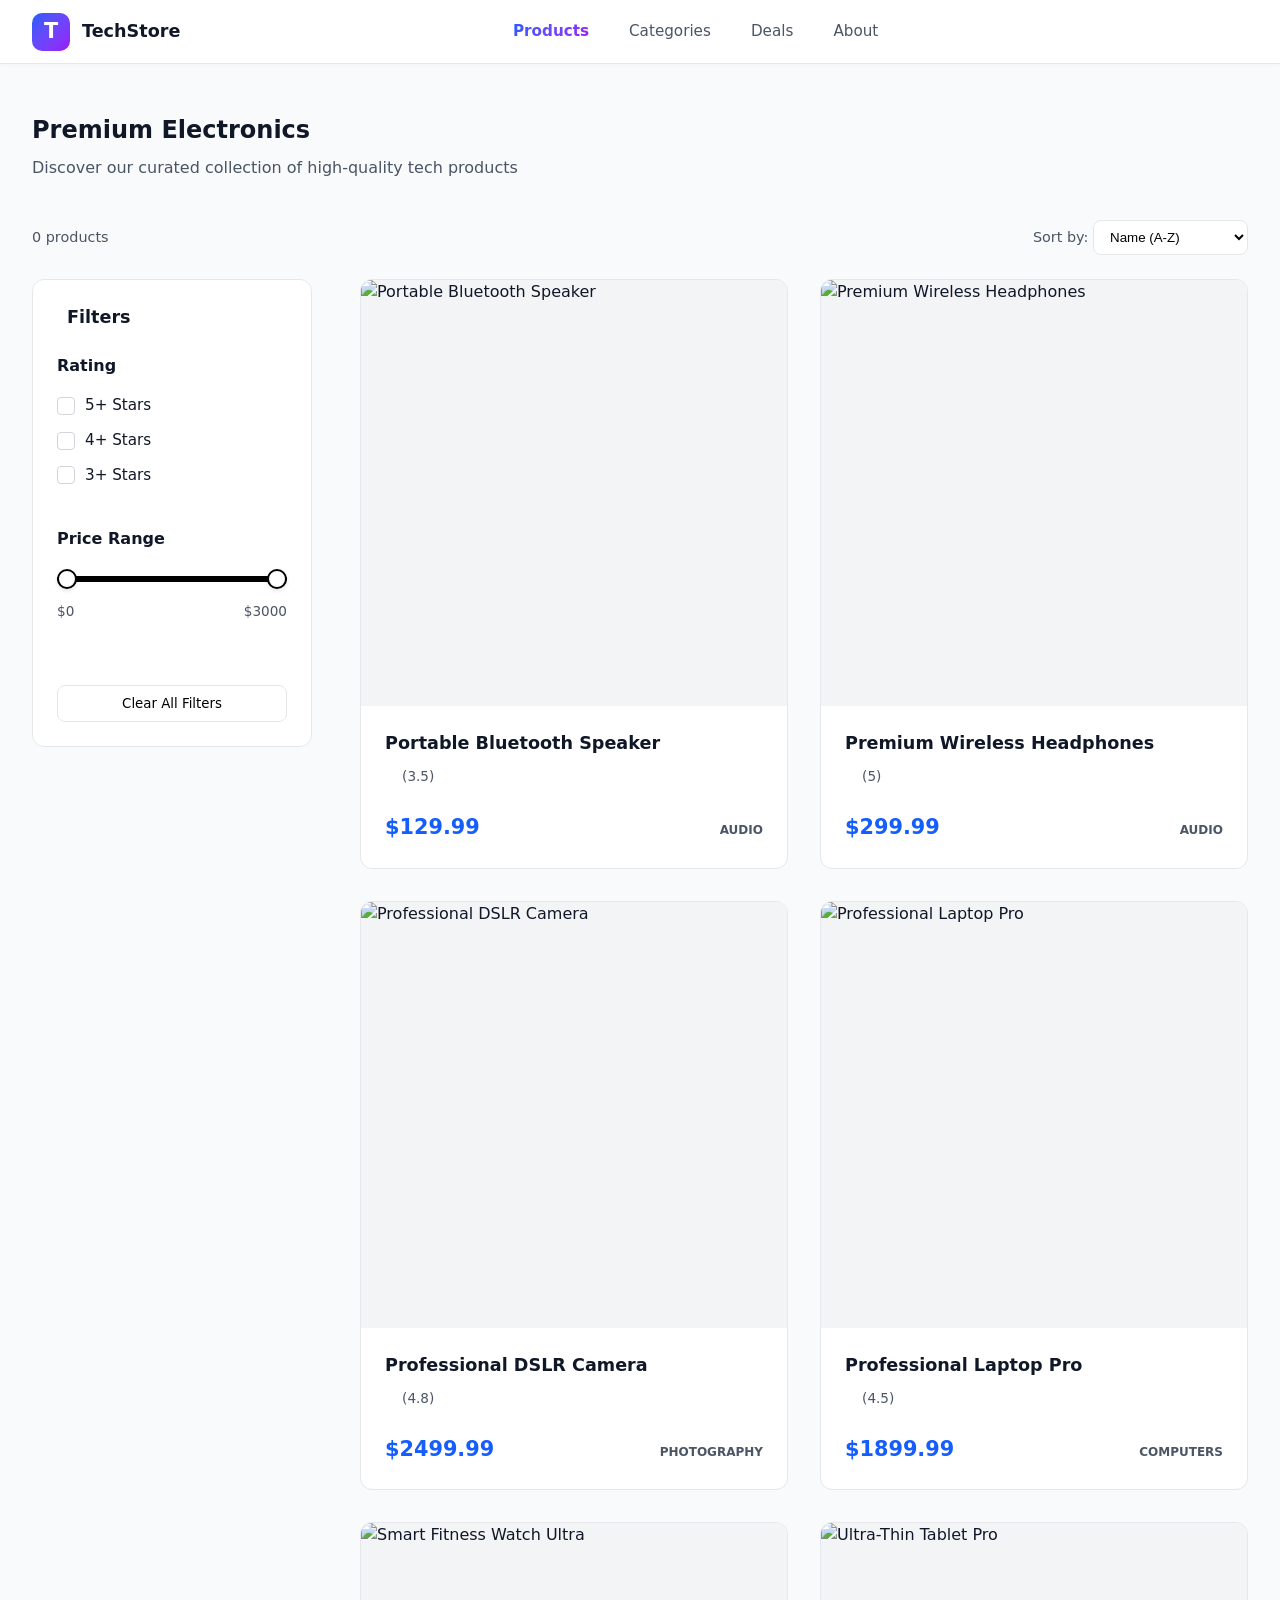
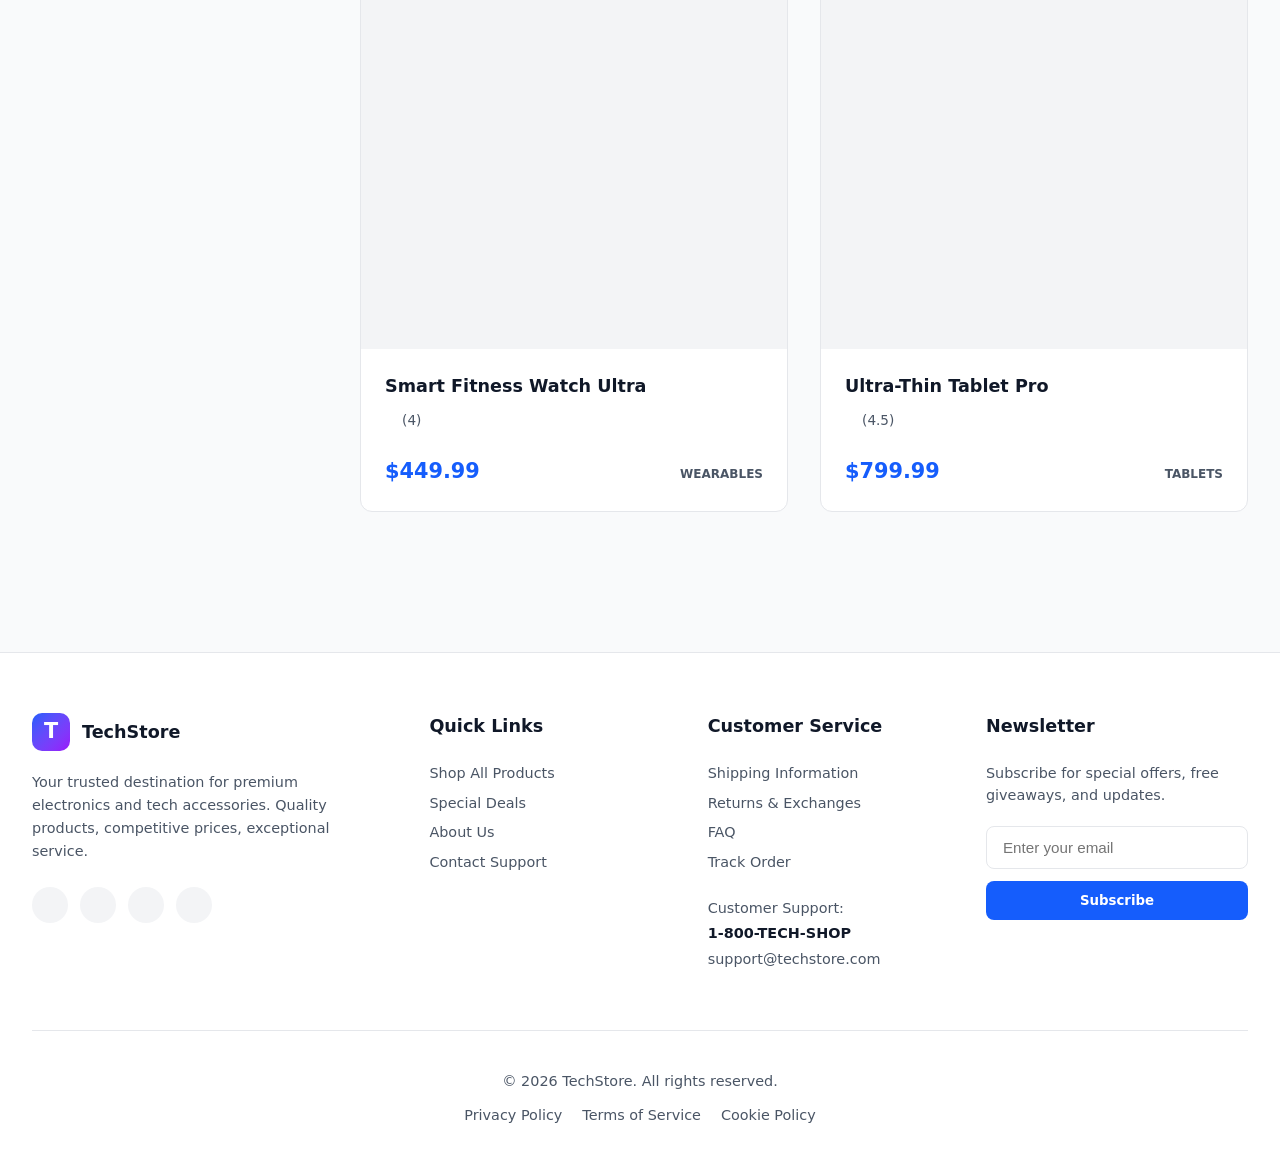
==== index.html @ 7d710721 "style: clean up" ====
<!DOCTYPE html>
<html lang="en">
<head>
    <meta charset="UTF-8">
    <meta name="viewport" content="width=device-width, initial-scale=1.0">
    <title>TechStore | Premium Electronics</title>
    
    <!-- CSS and Icons -->
    <link rel="stylesheet" href="css/style.css">
    <script src="https://unpkg.com/lucide@latest"></script>
    
    <!-- Scripts -->
    <script src="js/doubleslider.js" defer></script>
    <script src="js/productloader.js" defer></script>
</head>
<body>

    <!-- Header -->
    <header class="header">
        <div class="container header-wrap">
            <a href="index.html" class="logo">
                <div class="logo-box">T</div>
                <span>TechStore</span>
            </a>
            
            <nav class="nav">
                <a href="index.html" class="active">Products</a>
                <a href="#">Categories</a>
                <a href="#">Deals</a>
                <a href="#">About</a>
            </nav>

            <div class="actions">
                <button class="icon-btn" aria-label="Search"><i data-lucide="search"></i></button>
                <button class="icon-btn" aria-label="Cart"><i data-lucide="shopping-cart"></i></button>
            </div>
        </div>
    </header>

    <main class="container">
        <!-- Hero Section -->
        <section class="hero">
            <h1>Premium Electronics</h1>
            <p>Discover our curated collection of high-quality tech products</p>
        </section>

        <!-- Toolbar -->
        <div class="toolbar">
            <div class="products-count">0 products</div>
            <div class="sorting">
                <span>Sort by:</span>
                <select class="sort-select" id="sortSelect">
                    <option value="name">Name (A-Z)</option>
                    <option value="low">Price: Low to High</option>
                    <option value="high">Price: High to Low</option>
                </select>
            </div>
        </div>

        <div class="main-content">
            <!-- Sidebar Filters -->
            <aside class="filters">
                <div class="filter-card">
                    <h2 class="filter-title"><i data-lucide="sliders-horizontal"></i> Filters</h2>
                    
                    <div class="filter-group">
                        <h3>Rating</h3>
                        <label class="checkbox-item"><input type="checkbox" class="rating-checkbox" value="5"> 5+ Stars</label>
                        <label class="checkbox-item"><input type="checkbox" class="rating-checkbox" value="4"> 4+ Stars</label>
                        <label class="checkbox-item"><input type="checkbox" class="rating-checkbox" value="3"> 3+ Stars</label>
                    </div>

                    <div class="filter-group">
                        <h3>Price Range</h3>
                        <div class="slider-container">
                            <div class="slider-track"></div>
                            <div id="sliderRange" class="slider-range"></div>
                            <input type="range" min="0" max="3000" value="0" step="50" id="minPrice">
                            <input type="range" min="0" max="3000" value="3000" step="50" id="maxPrice">
                        </div>
                        
                        <div class="price-labels">
                            <span id="minValue">$0</span>
                            <span id="maxValue">$3000</span>
                        </div>
                    </div>

                    <button class="btn-clear" type="button">Clear All Filters</button>
                </div>
            </aside>

            <!-- Product Grid -->
            <section class="product-grid" id="productGrid"></section>
        </div>
    </main>

    <!-- Footer -->
    <footer class="footer">
        <div class="container">
            <div class="footer-top">
                <div class="footer-col footer-brand">
                    <div class="logo">
                        <div class="logo-box">T</div>
                        <span>TechStore</span>
                    </div>
                    <p class="brand-text">
                        Your trusted destination for premium electronics and tech accessories. 
                        Quality products, competitive prices, exceptional service.
                    </p>
                    <div class="social-links">
                        <a href="#" class="social-icon"><i data-lucide="facebook"></i></a>
                        <a href="#" class="social-icon"><i data-lucide="twitter"></i></a>
                        <a href="#" class="social-icon"><i data-lucide="instagram"></i></a>
                        <a href="#" class="social-icon"><i data-lucide="youtube"></i></a>
                    </div>
                </div>

                <div class="footer-col">
                    <h4>Quick Links</h4>
                    <nav class="footer-nav">
                        <a href="#">Shop All Products</a>
                        <a href="#">Special Deals</a>
                        <a href="#">About Us</a>
                        <a href="#">Contact Support</a>
                    </nav>
                </div>

                <div class="footer-col">
                    <h4>Customer Service</h4>
                    <nav class="footer-nav">
                        <a href="#">Shipping Information</a>
                        <a href="#">Returns & Exchanges</a>
                        <a href="#">FAQ</a>
                        <a href="#">Track Order</a>
                    </nav>
                    <div class="support-info">
                        <p>Customer Support:</p>
                        <p class="support-phone">1-800-TECH-SHOP</p>
                        <p class="support-email">support@techstore.com</p>
                    </div>
                </div>

                <div class="footer-col footer-newsletter">
                    <h4>Newsletter</h4>
                    <p class="newsletter-text">Subscribe for special offers, free giveaways, and updates.</p>
                    <form class="news-form">
                        <input type="email" placeholder="Enter your email" required>
                        <button type="submit" class="btn-subscribe">Subscribe</button>
                    </form>
                </div>
            </div>

            <div class="footer-bottom">
                <p class="copyright">© 2026 TechStore. All rights reserved.</p>
                <div class="policy-links">
                    <a href="#">Privacy Policy</a>
                    <a href="#">Terms of Service</a>
                    <a href="#">Cookie Policy</a>
                </div>
            </div>
        </div>
    </footer>

    <script>lucide.createIcons();</script>
</body>
</html>
---- css/style.css ----
/* ==========================================================================
   1. DESIGN TOKENS (Variables)
   ========================================================================== */
:root {
    /* Brand Colors */
    --color-primary: oklch(54.6% .245 262.881);
    --color-primary-dark: oklch(48.8% .243 264.376);
    --color-purple: oklch(55.8% .288 302.321);
    --gradient-brand: linear-gradient(135deg, var(--color-primary), var(--color-purple));

    /* UI Colors */
    --color-gray-50: oklch(98.5% .002 247.839);
    --color-gray-100: oklch(96.7% .003 264.542);
    --color-gray-200: oklch(92.8% .006 264.531);
    --color-gray-600: oklch(44.6% .03 256.802);
    --color-text: oklch(21% .034 264.665);
    
    /* Layout Settings */
    --border: #e5e7eb;
    --radius: 12px;
    --container-max: 1600px;
    --transition: 0.3s ease;
    
    /* Typography Weights */
    --fw-medium: 500;
    --fw-semibold: 600;
    --fw-bold: 700;

    /* Shadows */
    --shadow-sm: 0 2px 4px rgba(0, 0, 0, 0.02);
    --shadow-md: 0 20px 40px -10px rgba(0, 0, 0, 0.1);
}

/* ==========================================================================
   2. BASE STYLES
   ========================================================================== */
* {
    box-sizing: border-box;
    margin: 0;
    padding: 0;
}

body {
    font-family: system-ui, -apple-system, sans-serif;
    background-color: var(--color-gray-50);
    color: var(--color-text);
    line-height: 1.5;
    -webkit-font-smoothing: antialiased;
}

.container {
    width: 100%;
    max-width: var(--container-max);
    margin: 0 auto;
    padding: 0 2rem;
}

a {
    text-decoration: none;
    color: inherit;
    transition: color var(--transition);
}

button {
    font-family: inherit;
    cursor: pointer;
    border: none;
    background: none;
}

/* ==========================================================================
   3. HEADER
   ========================================================================== */
.header {
    background: white;
    border-bottom: 1px solid var(--border);
    box-shadow: var(--shadow-sm);
    height: 64px;
    position: sticky;
    top: 0;
    z-index: 100;
}

.header-wrap {
    display: flex;
    align-items: center;
    justify-content: space-between;
    height: 100%;
}

.logo {
    display: flex;
    align-items: center;
    gap: 12px;
    font-weight: var(--fw-bold);
    font-size: 1.1rem;
}

.logo-box {
    background: var(--gradient-brand);
    color: white;
    width: 38px;
    height: 38px;
    border-radius: 10px;
    display: flex;
    align-items: center;
    justify-content: center;
    font-size: 1.3rem;
}

.nav {
    display: flex;
    gap: 2.5rem;
}

.nav a {
    color: var(--color-gray-600);
    font-weight: var(--fw-medium);
    font-size: 0.95rem;
}

.nav a:hover {
    color: var(--color-primary);
}

.nav a.active {
    background: var(--gradient-brand);
    -webkit-background-clip: text;
    -webkit-text-fill-color: transparent;
    background-clip: text;
    font-weight: var(--fw-bold);
}

.icon-btn {
    color: var(--color-gray-600);
    padding: 8px;
    border-radius: 50%;
    transition: var(--transition);
}

.icon-btn:hover {
    background: var(--color-gray-50);
    color: var(--color-primary);
}

/* ==========================================================================
   4. HERO & TOOLBAR
   ========================================================================== */
.hero {
    padding: 3rem 0 1rem;
}

.hero h1 {
    font-size: 1.5rem;
    margin-bottom: 0.5rem;
}

.hero p {
    color: var(--color-gray-600);
    font-size: 1rem;
}

.toolbar {
    display: flex;
    justify-content: space-between;
    align-items: center;
    padding: 1.5rem 0;
    font-size: 0.9rem;
    color: var(--color-gray-600);
}

.sort-select {
    padding: 8px 12px;
    border-radius: 8px;
    border: 1px solid var(--border);
    background: white;
    outline: none;
}

/* ==========================================================================
   5. MAIN CONTENT & FILTERS
   ========================================================================== */
.main-content {
    display: flex;
    gap: 3rem;
    padding-bottom: 5rem;
    align-items: flex-start;
}

.filters {
    width: 280px;
    flex-shrink: 0;
    position: sticky;
    top: 90px;
}

.filter-card {
    background: white;
    border: 1px solid var(--border);
    border-radius: var(--radius);
    padding: 1.5rem;
}

.filter-title {
    font-size: 1.1rem;
    font-weight: var(--fw-semibold);
    margin-bottom: 1.5rem;
    display: flex;
    align-items: center;
    gap: 10px;
}

.filter-group {
    margin-bottom: 2.5rem;
}

.filter-group h3 {
    font-size: 1rem;
    font-weight: var(--fw-bold);
    margin-bottom: 1rem;
}

/* --- Price Slider UI --- */
.slider-container {
    position: relative;
    width: 100%;
    height: 24px;
    display: flex;
    align-items: center;
}

.slider-track {
    position: absolute;
    width: 100%;
    height: 6px;
    background: var(--color-gray-200);
    border-radius: 10px;
    z-index: 1;
}

.slider-range {
    position: absolute;
    height: 6px;
    background: black;
    border-radius: 10px;
    z-index: 2;
}

.slider-container input[type="range"] {
    position: absolute;
    width: 100%;
    pointer-events: none;
    appearance: none;
    background: none;
    z-index: 3;
    top: 50%;
    transform: translateY(-50%);
}

.slider-container input[type="range"]::-webkit-slider-thumb {
    pointer-events: auto;
    appearance: none;
    width: 20px;
    height: 20px;
    background: white;
    border: 2px solid black;
    border-radius: 50%;
    cursor: pointer;
    box-shadow: 0 2px 4px rgba(0, 0, 0, 0.1);
}

.price-labels {
    display: flex;
    justify-content: space-between;
    margin-top: 10px;
    font-size: 0.85rem;
    color: var(--color-gray-600);
    font-weight: var(--fw-medium);
}

.btn-clear {
    width: 100%;
    padding: 10px;
    background: white;
    border: 1px solid var(--border);
    border-radius: 8px;
    font-weight: var(--fw-medium);
    margin-top: 1.5rem;
    transition: background var(--transition);
}

.btn-clear:hover {
    background: var(--color-gray-50);
}

/* ==========================================================================
   6. PRODUCT GRID & CARDS
   ========================================================================== */
.product-grid {
    display: grid;
    grid-template-columns: repeat(auto-fill, minmax(320px, 1fr));
    gap: 2rem;
    flex-grow: 1;
}

.card {
    background: white;
    border: 1px solid var(--border);
    border-radius: var(--radius);
    overflow: hidden;
    transition: box-shadow var(--transition);
    cursor: pointer;
}

.card:hover {
    box-shadow: var(--shadow-md);
}

.card-img {
    aspect-ratio: 1;
    overflow: hidden;
    background: #f3f4f6;
}

.card-img img {
    width: 100%;
    height: 100%;
    object-fit: cover;
    transition: transform 0.6s cubic-bezier(0.4, 0, 0.2, 1);
}

.card:hover .card-img img {
    transform: scale(1.08);
}

.card-body {
    padding: 1.5rem;
}

.card-title {
    font-size: 1.1rem;
    font-weight: var(--fw-semibold);
    margin-bottom: 0.5rem;
}

.card-footer {
    display: flex;
    justify-content: space-between;
    align-items: baseline;
    margin-top: 1.5rem;
}

.price {
    font-weight: var(--fw-bold);
    color: var(--color-primary);
    font-size: 1.3rem;
}

.category {
    font-size: 0.75rem;
    color: var(--color-gray-600);
    text-transform: uppercase;
    font-weight: var(--fw-semibold);
}

/* ==========================================================================
   7. FOOTER
   ========================================================================== */
.footer {
    background: white;
    border-top: 1px solid var(--border);
    padding: 60px 0 40px;
    margin-top: 60px;
}

.footer-top {
    display: flex;
    justify-content: space-between;
    flex-wrap: wrap;
    gap: 40px;
    margin-bottom: 60px;
}

.footer-col {
    flex: 1;
    min-width: 220px;
}

.footer-col h4 {
    font-size: 1.1rem;
    font-weight: var(--fw-bold);
    margin-bottom: 24px;
}

.footer-nav a {
    display: block;
    color: var(--color-gray-600);
    font-size: 0.9rem;
    margin-bottom: 8px;
}

.footer-nav a:hover {
    color: var(--color-primary);
}

.footer-brand {
    flex: 1.5;
}

.brand-text {
    color: var(--color-gray-600);
    font-size: 0.9rem;
    line-height: 1.6;
    margin: 20px 0 24px;
    max-width: 320px;
}

.social-links {
    display: flex;
    gap: 12px;
}

.social-icon {
    width: 36px;
    height: 36px;
    background: var(--color-gray-100);
    color: var(--color-gray-600);
    border-radius: 50%;
    display: flex;
    align-items: center;
    justify-content: center;
    transition: all var(--transition);
}

.social-icon:hover {
    background: var(--color-primary);
    color: white;
}

.support-info {
    margin-top: 24px;
    font-size: 0.9rem;
    color: var(--color-gray-600);
}

.support-phone {
    font-weight: var(--fw-bold);
    color: var(--color-text);
    margin: 4px 0;
}

.footer-newsletter {
    flex: 1.1;
}

.newsletter-text {
    font-size: 0.9rem;
    color: var(--color-gray-600);
    margin-bottom: 20px;
}

.news-form {
    display: flex;
    flex-direction: column;
    gap: 12px;
}

.news-form input {
    padding: 12px 16px;
    border-radius: 8px;
    border: 1px solid var(--border);
    font-size: 0.95rem;
    outline: none;
}

.news-form button {
    background: var(--color-primary);
    color: white;
    padding: 12px;
    border-radius: 8px;
    font-weight: var(--fw-semibold);
    transition: background var(--transition);
}

.news-form button:hover {
    background: var(--color-primary-dark);
}

.footer-bottom {
    border-top: 1px solid var(--border);
    padding-top: 40px;
    text-align: center;
}

.copyright {
    color: var(--color-gray-600);
    font-size: 0.9rem;
    margin-bottom: 12px;
}

.policy-links {
    display: flex;
    justify-content: center;
    gap: 20px;
}

.policy-links a {
    color: var(--color-gray-600);
    font-size: 0.9rem;
}

.policy-links a:hover {
    color: var(--color-primary);
}

/* ==========================================================================
   8. UI COMPONENTS (Stars & Checkboxes)
   ========================================================================== */
.stars {
    display: inline-flex;
    gap: 2px;
    align-items: center;
}

.stars svg {
    width: 16px;
    height: 16px;
    stroke: #facc15;
    stroke-width: 2px;
}

.stars svg.fill-current {
    fill: #facc15;
}

.stars svg.empty {
    stroke: #e5e7eb;
    fill: none;
}

.rating-val {
    color: var(--color-gray-600);
    font-size: 0.85rem;
    margin-left: 4px;
}

.checkbox-item {
    display: flex;
    align-items: center;
    gap: 10px;
    margin-bottom: 0.75rem;
    font-size: 0.95rem;
    cursor: pointer;
}

.rating-checkbox {
    appearance: none;
    -webkit-appearance: none;
    width: 18px;
    height: 18px;
    background-color: white;
    border: 1px solid #d1d5db;
    border-radius: 4px;
    display: grid;
    place-content: center;
    cursor: pointer;
    transition: 0.2s all;
}

.rating-checkbox:checked {
    background-color: var(--color-text);
    border-color: var(--color-text);
}

.rating-checkbox::before {
    content: "";
    width: 5px;
    height: 10px;
    border: solid white;
    border-width: 0 2px 2px 0;
    transform: scale(0) rotate(45deg);
    transition: 120ms;
    
    margin-bottom: 2px; 
}

.rating-checkbox:checked::before {
    transform: scale(1) rotate(45deg);
}

/* ==========================================================================
   9. RESPONSIVE
   ========================================================================== */
@media (max-width: 768px) {
    .main-content {
        flex-direction: column;
    }
    .filters {
        width: 100%;
        position: static;
    }
    .nav {
        display: none;
    }
    .footer-top {
        flex-direction: column;
    }
}
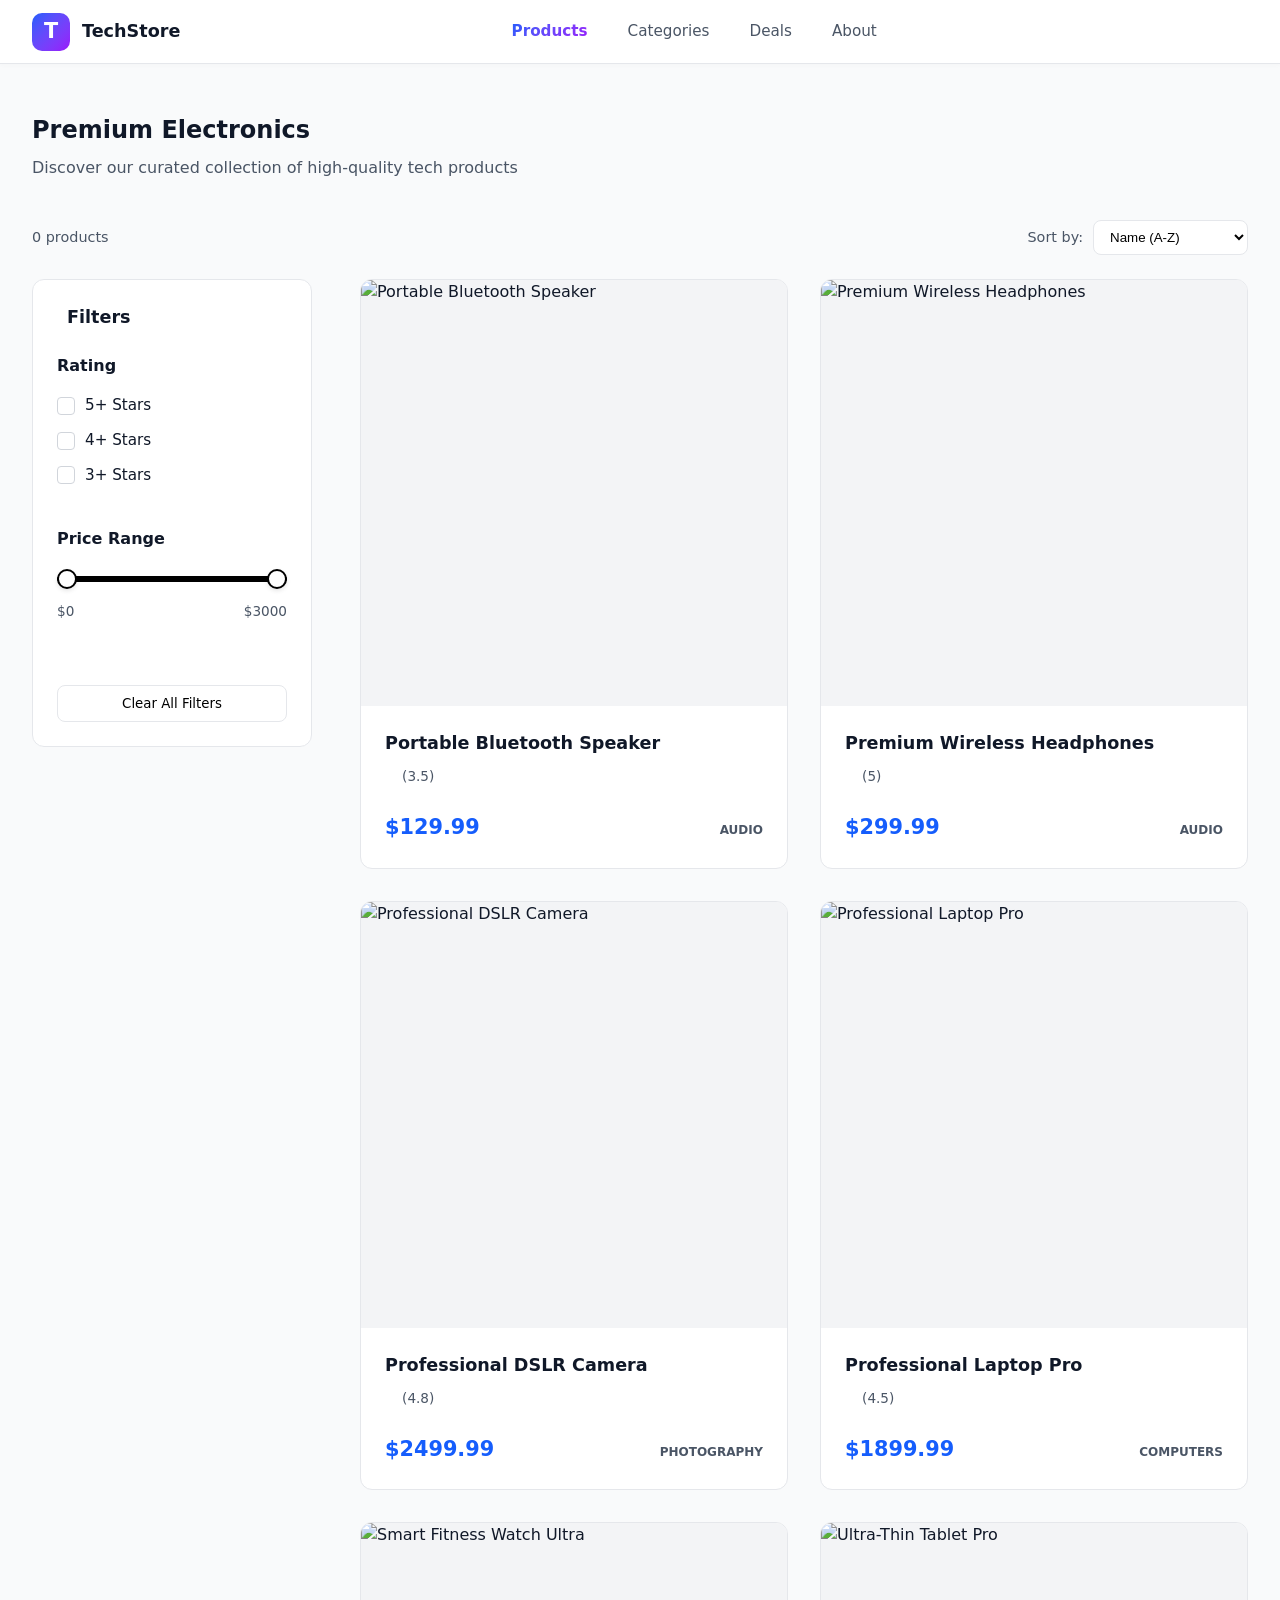
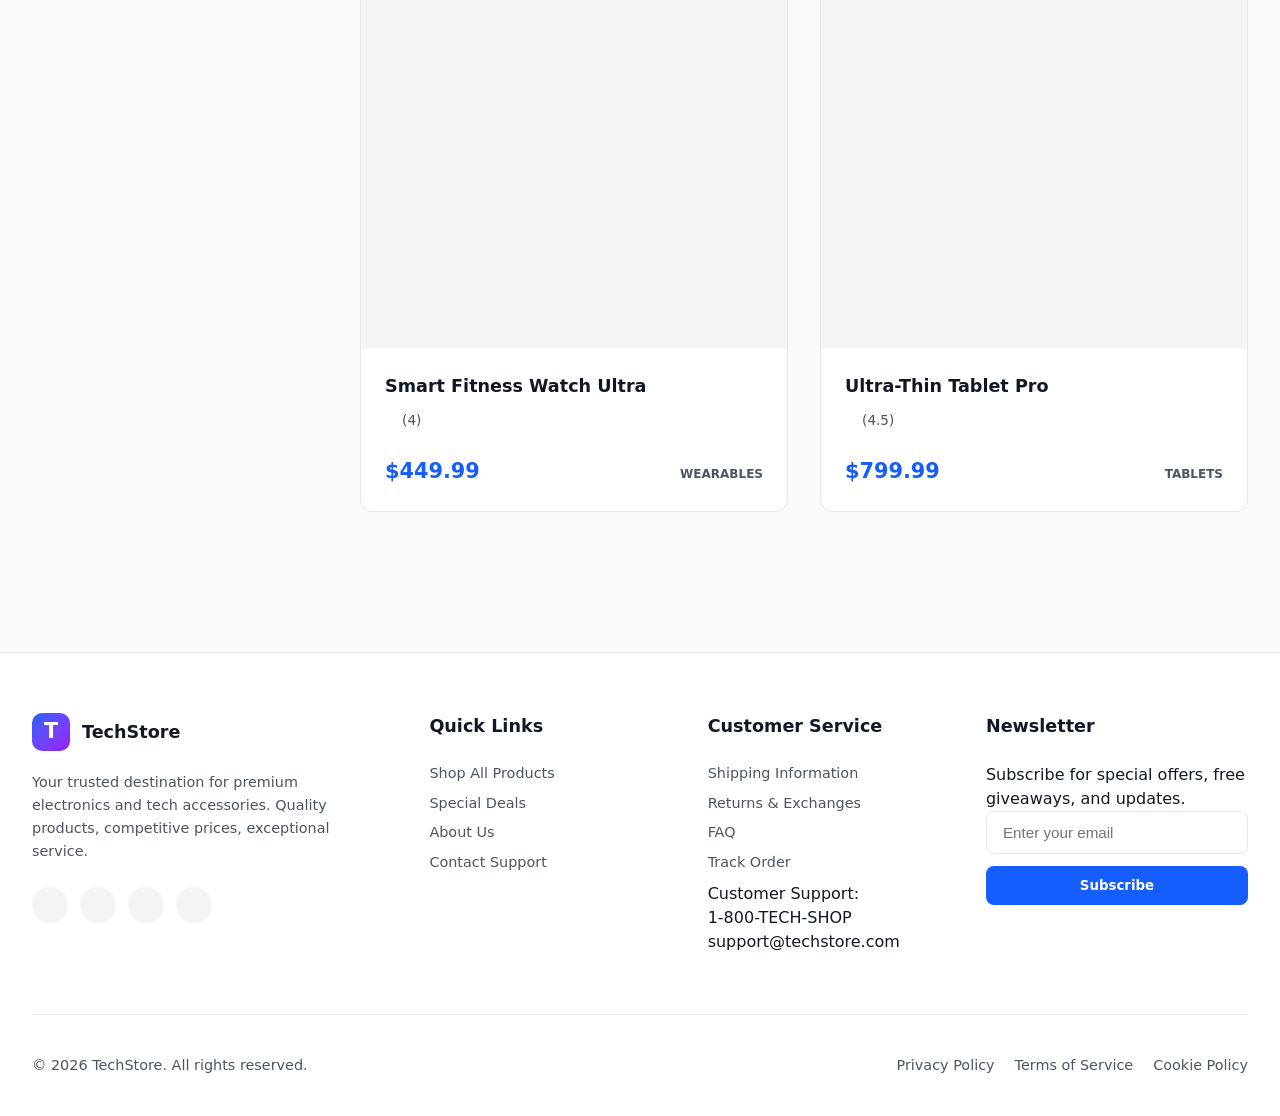
==== commit 36d29698: "feat: responsive layout" ====
--- a/index.html
+++ b/index.html
@@ -12,6 +12,7 @@
     <!-- Scripts -->
     <script src="js/doubleslider.js" defer></script>
     <script src="js/productloader.js" defer></script>
+    <script src="js/ui.js" defer></script>
 </head>
 <body>
 
@@ -20,10 +21,10 @@
         <div class="container header-wrap">
             <a href="index.html" class="logo">
                 <div class="logo-box">T</div>
-                <span>TechStore</span>
+                <span class="logo-text">TechStore</span>
             </a>
             
-            <nav class="nav">
+            <nav class="nav" id="navMenu">
                 <a href="index.html" class="active">Products</a>
                 <a href="#">Categories</a>
                 <a href="#">Deals</a>
@@ -33,6 +34,9 @@
             <div class="actions">
                 <button class="icon-btn" aria-label="Search"><i data-lucide="search"></i></button>
                 <button class="icon-btn" aria-label="Cart"><i data-lucide="shopping-cart"></i></button>
+                <button class="icon-btn burger-btn" id="burgerBtn">
+                    <i data-lucide="menu"></i>
+                </button>
             </div>
         </div>
     </header>
@@ -46,7 +50,13 @@
 
         <!-- Toolbar -->
         <div class="toolbar">
-            <div class="products-count">0 products</div>
+            <div class="toolbar-left-group">
+                <button class="filter-mobile-btn" id="filterOpenBtn">
+                    <i data-lucide="sliders-horizontal"></i> Filters
+                </button>
+                <div class="products-count">0 products</div>
+            </div>
+            
             <div class="sorting">
                 <span>Sort by:</span>
                 <select class="sort-select" id="sortSelect">
@@ -59,9 +69,14 @@
 
         <div class="main-content">
             <!-- Sidebar Filters -->
-            <aside class="filters">
+            <aside class="filters" id="sidebarFilters">
                 <div class="filter-card">
-                    <h2 class="filter-title"><i data-lucide="sliders-horizontal"></i> Filters</h2>
+                    <div class="filter-header-mobile">
+                        <h2 class="filter-title"><i data-lucide="sliders-horizontal"></i> Filters</h2>
+                        <button class="filter-close-btn" id="filterCloseBtn">
+                            <i data-lucide="x"></i>
+                        </button>
+                    </div>
                     
                     <div class="filter-group">
                         <h3>Rating</h3>
@@ -160,7 +175,5 @@
             </div>
         </div>
     </footer>
-
-    <script>lucide.createIcons();</script>
 </body>
 </html>
--- a/css/style.css
+++ b/css/style.css
@@ -1,32 +1,23 @@
 /* ==========================================================================
-   1. DESIGN TOKENS (Variables)
+   1. DESIGN TOKENS
    ========================================================================== */
 :root {
-    /* Brand Colors */
     --color-primary: oklch(54.6% .245 262.881);
     --color-primary-dark: oklch(48.8% .243 264.376);
     --color-purple: oklch(55.8% .288 302.321);
     --gradient-brand: linear-gradient(135deg, var(--color-primary), var(--color-purple));
-
-    /* UI Colors */
     --color-gray-50: oklch(98.5% .002 247.839);
     --color-gray-100: oklch(96.7% .003 264.542);
     --color-gray-200: oklch(92.8% .006 264.531);
     --color-gray-600: oklch(44.6% .03 256.802);
     --color-text: oklch(21% .034 264.665);
-    
-    /* Layout Settings */
     --border: #e5e7eb;
     --radius: 12px;
     --container-max: 1600px;
     --transition: 0.3s ease;
-    
-    /* Typography Weights */
     --fw-medium: 500;
     --fw-semibold: 600;
     --fw-bold: 700;
-
-    /* Shadows */
     --shadow-sm: 0 2px 4px rgba(0, 0, 0, 0.02);
     --shadow-md: 0 20px 40px -10px rgba(0, 0, 0, 0.1);
 }
@@ -78,7 +69,7 @@
     height: 64px;
     position: sticky;
     top: 0;
-    z-index: 100;
+    z-index: 1000;
 }
 
 .header-wrap {
@@ -131,6 +122,13 @@
     font-weight: var(--fw-bold);
 }
 
+.actions {
+    display: flex;
+    align-items: center;
+    gap: 8px;
+    flex-wrap: nowrap; /* Гарантирует одну строку */
+}
+
 .icon-btn {
     color: var(--color-gray-600);
     padding: 8px;
@@ -143,6 +141,10 @@
     color: var(--color-primary);
 }
 
+.burger-btn {
+    display: none;
+}
+
 /* ==========================================================================
    4. HERO & TOOLBAR
    ========================================================================== */
@@ -167,6 +169,30 @@
     padding: 1.5rem 0;
     font-size: 0.9rem;
     color: var(--color-gray-600);
+}
+
+.toolbar-left-group {
+    display: flex;
+    align-items: center;
+    gap: 1.5rem;
+}
+
+.filter-mobile-btn {
+    display: none;
+    align-items: center;
+    gap: 8px;
+    padding: 8px 16px;
+    border: 1px solid var(--border);
+    border-radius: 8px;
+    background: white;
+    font-weight: var(--fw-medium);
+    color: var(--color-text);
+}
+
+.sorting {
+    display: flex;
+    align-items: center;
+    gap: 10px;
 }
 
 .sort-select {
@@ -178,7 +204,7 @@
 }
 
 /* ==========================================================================
-   5. MAIN CONTENT & FILTERS
+   5. FILTERS (Desktop)
    ========================================================================== */
 .main-content {
     display: flex;
@@ -201,6 +227,14 @@
     padding: 1.5rem;
 }
 
+.filter-header-mobile {
+    display: block;
+}
+
+.filter-close-btn {
+    display: none;
+}
+
 .filter-title {
     font-size: 1.1rem;
     font-weight: var(--fw-semibold);
@@ -220,7 +254,7 @@
     margin-bottom: 1rem;
 }
 
-/* --- Price Slider UI --- */
+/* Slider UI */
 .slider-container {
     position: relative;
     width: 100%;
@@ -374,16 +408,10 @@
 }
 
 .footer-top {
-    display: flex;
-    justify-content: space-between;
-    flex-wrap: wrap;
+    display: grid;
+    grid-template-columns: 1.5fr 1fr 1fr 1.1fr;
     gap: 40px;
     margin-bottom: 60px;
-}
-
-.footer-col {
-    flex: 1;
-    min-width: 220px;
 }
 
 .footer-col h4 {
@@ -403,10 +431,6 @@
     color: var(--color-primary);
 }
 
-.footer-brand {
-    flex: 1.5;
-}
-
 .brand-text {
     color: var(--color-gray-600);
     font-size: 0.9rem;
@@ -435,28 +459,6 @@
 .social-icon:hover {
     background: var(--color-primary);
     color: white;
-}
-
-.support-info {
-    margin-top: 24px;
-    font-size: 0.9rem;
-    color: var(--color-gray-600);
-}
-
-.support-phone {
-    font-weight: var(--fw-bold);
-    color: var(--color-text);
-    margin: 4px 0;
-}
-
-.footer-newsletter {
-    flex: 1.1;
-}
-
-.newsletter-text {
-    font-size: 0.9rem;
-    color: var(--color-gray-600);
-    margin-bottom: 20px;
 }
 
 .news-form {
@@ -482,35 +484,27 @@
     transition: background var(--transition);
 }
 
-.news-form button:hover {
-    background: var(--color-primary-dark);
-}
-
 .footer-bottom {
     border-top: 1px solid var(--border);
     padding-top: 40px;
-    text-align: center;
+    display: flex;
+    justify-content: space-between;
+    align-items: center;
 }
 
 .copyright {
     color: var(--color-gray-600);
     font-size: 0.9rem;
-    margin-bottom: 12px;
 }
 
 .policy-links {
     display: flex;
-    justify-content: center;
     gap: 20px;
 }
 
 .policy-links a {
     color: var(--color-gray-600);
     font-size: 0.9rem;
-}
-
-.policy-links a:hover {
-    color: var(--color-primary);
 }
 
 /* ==========================================================================
@@ -580,7 +574,6 @@
     border-width: 0 2px 2px 0;
     transform: scale(0) rotate(45deg);
     transition: 120ms;
-    
     margin-bottom: 2px; 
 }
 
@@ -589,20 +582,124 @@
 }
 
 /* ==========================================================================
-   9. RESPONSIVE
-   ========================================================================== */
-@media (max-width: 768px) {
+   9. SCALABILITY (Responsive Logic)
+   ========================================================================== */
+
+/* MEDIUM SCREENS */
+@media (max-width: 1024px) {
+    .burger-btn {
+        display: flex;
+    }
+
+    .nav {
+        display: none;
+        position: absolute;
+        top: 64px;
+        left: 0;
+        width: 100%;
+        background: white;
+        flex-direction: column;
+        padding: 1.5rem 2rem;
+        gap: 1rem;
+        border-bottom: 1px solid var(--border);
+        box-shadow: var(--shadow-md);
+        z-index: 100;
+    }
+
+    .nav.active {
+        display: flex;
+    }
+
+    .filter-mobile-btn {
+        display: flex;
+    }
+
+    /* Modal Filters */
+    .filters {
+        display: none;
+        position: fixed;
+        top: 0;
+        left: 0;
+        width: 50%;
+        height: 100%;
+        background: white;
+        z-index: 2000;
+        padding: 1.5rem;
+        box-shadow: 10px 0 30px rgba(0,0,0,0.1);
+        overflow-y: auto;
+    }
+
+    .filters.active {
+        display: block;
+    }
+
+    .filter-card {
+        border: none;
+        padding: 0;
+    }
+
+    .filter-header-mobile {
+        display: flex;
+        justify-content: space-between;
+        align-items: center;
+        margin-bottom: 1.5rem;
+    }
+
+    .filter-close-btn {
+        display: flex;
+    }
+
     .main-content {
         flex-direction: column;
     }
-    .filters {
+
+    .product-grid {
+        grid-template-columns: repeat(2, 1fr);
+    }
+
+    /* Footer 2 columns 2 rows */
+    .footer-top {
+        grid-template-columns: repeat(2, 1fr);
+    }
+}
+
+/* SMALL SCREENS */
+@media (max-width: 640px) {
+    .logo-text {
+        display: none;
+    }
+
+    .toolbar {
+        flex-direction: column;
+        align-items: flex-start;
+        gap: 1rem;
+    }
+
+    .toolbar-left-group {
         width: 100%;
-        position: static;
-    }
-    .nav {
-        display: none;
-    }
+        justify-content: flex-start;
+    }
+
+    .sort-select {
+        width: auto;
+    }
+
+    .product-grid {
+        grid-template-columns: 1fr;
+    }
+
+    /* Footer full vertical */
     .footer-top {
+        grid-template-columns: 1fr;
+    }
+
+    .footer-bottom {
         flex-direction: column;
+        gap: 20px;
+        text-align: center;
+    }
+
+    .policy-links {
+        justify-content: center;
     }
 }
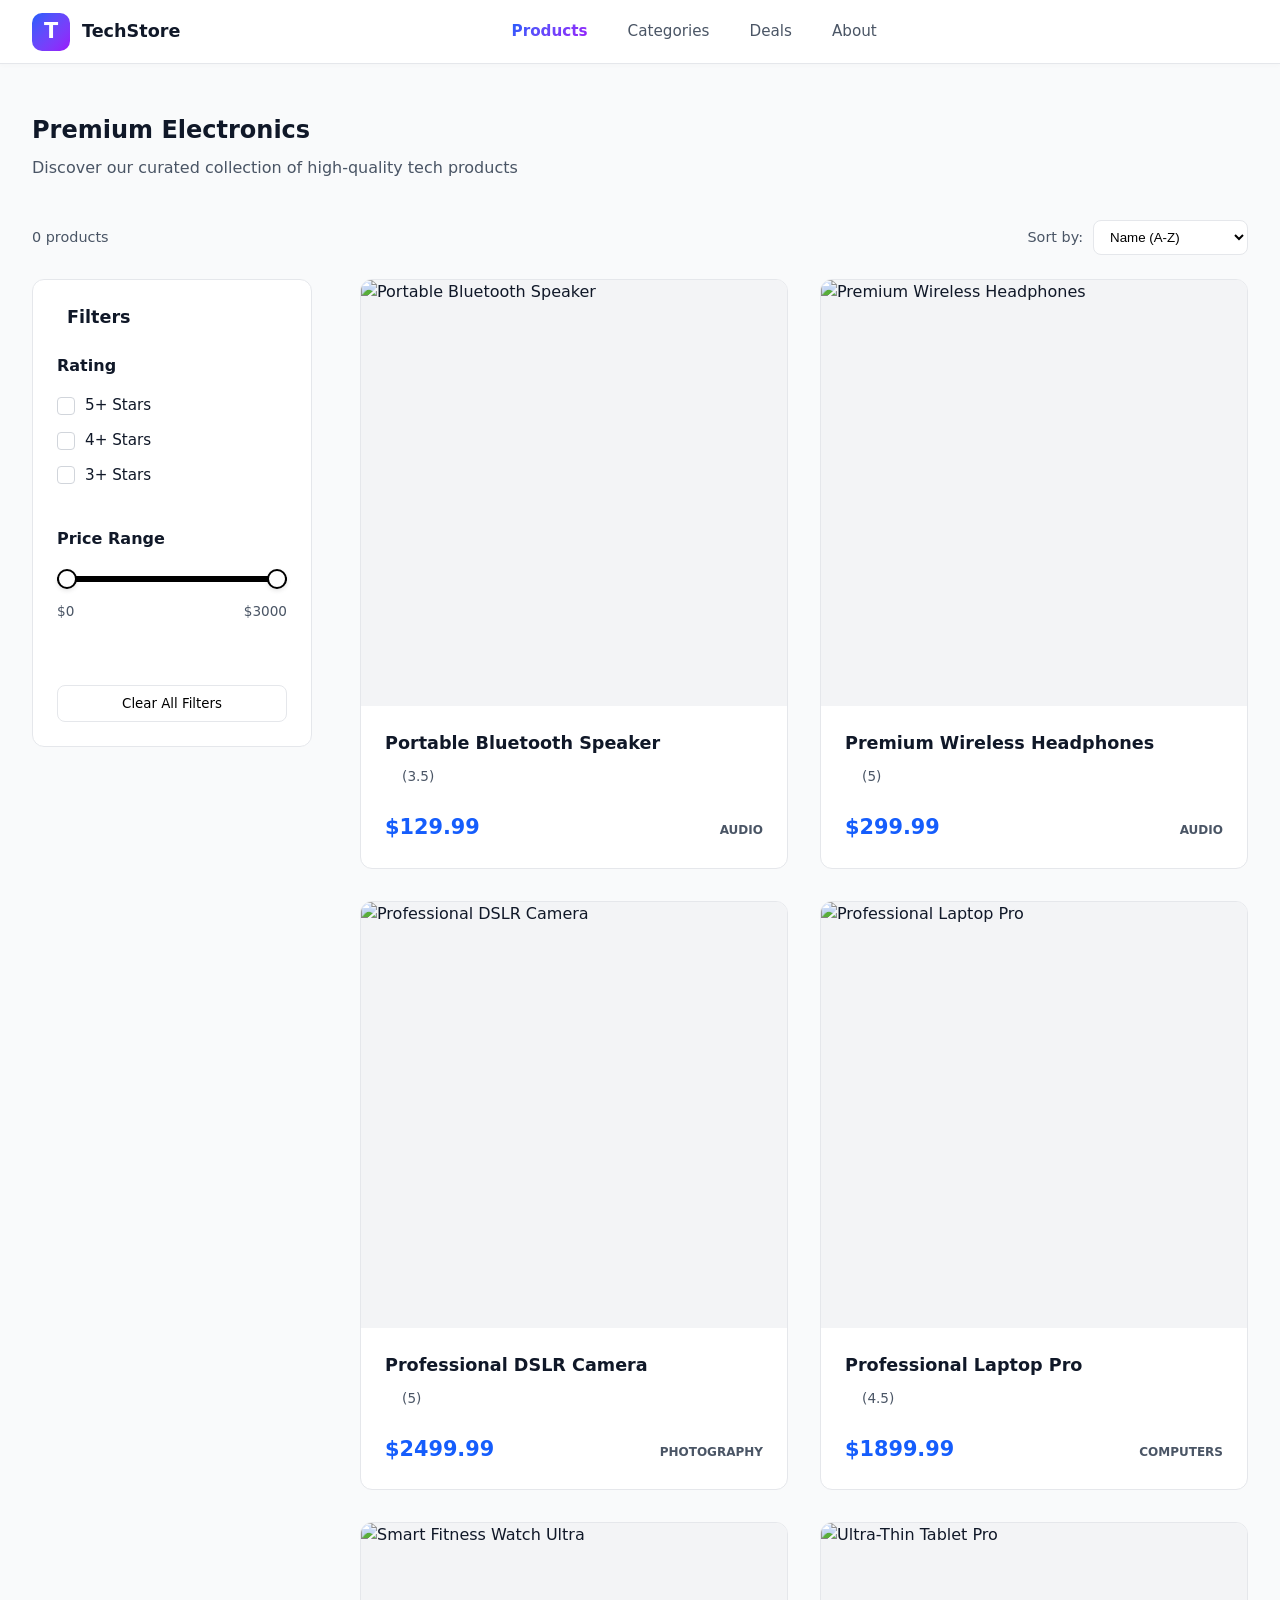
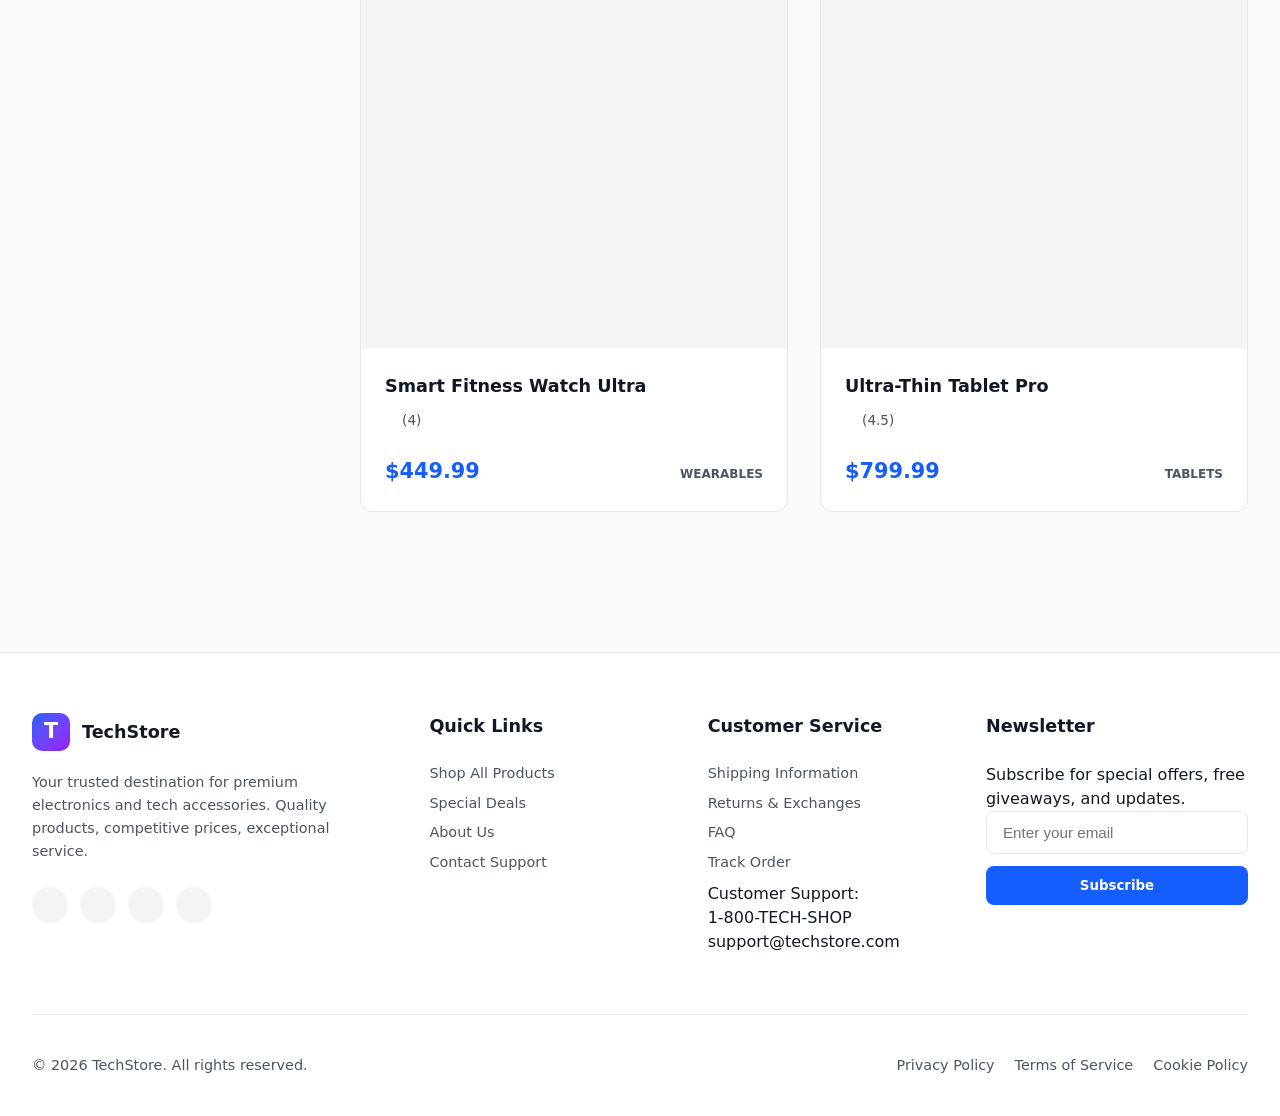
==== commit 2cae0405: "feat: categories page" ====
--- a/index.html
+++ b/index.html
@@ -5,11 +5,9 @@
     <meta name="viewport" content="width=device-width, initial-scale=1.0">
     <title>TechStore | Premium Electronics</title>
     
-    <!-- CSS and Icons -->
     <link rel="stylesheet" href="css/style.css">
     <script src="https://unpkg.com/lucide@latest"></script>
     
-    <!-- Scripts -->
     <script src="js/doubleslider.js" defer></script>
     <script src="js/productloader.js" defer></script>
     <script src="js/ui.js" defer></script>
@@ -26,7 +24,7 @@
             
             <nav class="nav" id="navMenu">
                 <a href="index.html" class="active">Products</a>
-                <a href="#">Categories</a>
+                <a href="categories.html">Categories</a>
                 <a href="#">Deals</a>
                 <a href="#">About</a>
             </nav>
--- a/css/style.css
+++ b/css/style.css
@@ -2,22 +2,31 @@
    1. DESIGN TOKENS
    ========================================================================== */
 :root {
+    /* Brand Colors */
     --color-primary: oklch(54.6% .245 262.881);
     --color-primary-dark: oklch(48.8% .243 264.376);
     --color-purple: oklch(55.8% .288 302.321);
     --gradient-brand: linear-gradient(135deg, var(--color-primary), var(--color-purple));
+
+    /* UI Colors */
     --color-gray-50: oklch(98.5% .002 247.839);
     --color-gray-100: oklch(96.7% .003 264.542);
     --color-gray-200: oklch(92.8% .006 264.531);
     --color-gray-600: oklch(44.6% .03 256.802);
     --color-text: oklch(21% .034 264.665);
+
+    /* Layout & Animation */
     --border: #e5e7eb;
     --radius: 12px;
     --container-max: 1600px;
     --transition: 0.3s ease;
+
+    /* Typography */
     --fw-medium: 500;
     --fw-semibold: 600;
     --fw-bold: 700;
+
+    /* Shadows */
     --shadow-sm: 0 2px 4px rgba(0, 0, 0, 0.02);
     --shadow-md: 0 20px 40px -10px rgba(0, 0, 0, 0.1);
 }
@@ -59,8 +68,13 @@
     background: none;
 }
 
+img {
+    max-width: 100%;
+    display: block;
+}
+
 /* ==========================================================================
-   3. HEADER
+   3. HEADER & NAVIGATION
    ========================================================================== */
 .header {
     background: white;
@@ -79,6 +93,7 @@
     height: 100%;
 }
 
+/* Logo */
 .logo {
     display: flex;
     align-items: center;
@@ -99,6 +114,7 @@
     font-size: 1.3rem;
 }
 
+/* Navigation Links */
 .nav {
     display: flex;
     gap: 2.5rem;
@@ -122,11 +138,12 @@
     font-weight: var(--fw-bold);
 }
 
+/* Header Actions */
 .actions {
     display: flex;
     align-items: center;
     gap: 8px;
-    flex-wrap: nowrap; /* Гарантирует одну строку */
+    flex-wrap: nowrap;
 }
 
 .icon-btn {
@@ -146,7 +163,7 @@
 }
 
 /* ==========================================================================
-   4. HERO & TOOLBAR
+   4. PRODUCT LISTING (HERO & TOOLBAR)
    ========================================================================== */
 .hero {
     padding: 3rem 0 1rem;
@@ -204,7 +221,7 @@
 }
 
 /* ==========================================================================
-   5. FILTERS (Desktop)
+   5. FILTERS & SIDEBAR
    ========================================================================== */
 .main-content {
     display: flex;
@@ -254,7 +271,7 @@
     margin-bottom: 1rem;
 }
 
-/* Slider UI */
+/* Range Slider UI */
 .slider-container {
     position: relative;
     width: 100%;
@@ -350,6 +367,7 @@
     box-shadow: var(--shadow-md);
 }
 
+/* Card Image Animation */
 .card-img {
     aspect-ratio: 1;
     overflow: hidden;
@@ -398,117 +416,7 @@
 }
 
 /* ==========================================================================
-   7. FOOTER
-   ========================================================================== */
-.footer {
-    background: white;
-    border-top: 1px solid var(--border);
-    padding: 60px 0 40px;
-    margin-top: 60px;
-}
-
-.footer-top {
-    display: grid;
-    grid-template-columns: 1.5fr 1fr 1fr 1.1fr;
-    gap: 40px;
-    margin-bottom: 60px;
-}
-
-.footer-col h4 {
-    font-size: 1.1rem;
-    font-weight: var(--fw-bold);
-    margin-bottom: 24px;
-}
-
-.footer-nav a {
-    display: block;
-    color: var(--color-gray-600);
-    font-size: 0.9rem;
-    margin-bottom: 8px;
-}
-
-.footer-nav a:hover {
-    color: var(--color-primary);
-}
-
-.brand-text {
-    color: var(--color-gray-600);
-    font-size: 0.9rem;
-    line-height: 1.6;
-    margin: 20px 0 24px;
-    max-width: 320px;
-}
-
-.social-links {
-    display: flex;
-    gap: 12px;
-}
-
-.social-icon {
-    width: 36px;
-    height: 36px;
-    background: var(--color-gray-100);
-    color: var(--color-gray-600);
-    border-radius: 50%;
-    display: flex;
-    align-items: center;
-    justify-content: center;
-    transition: all var(--transition);
-}
-
-.social-icon:hover {
-    background: var(--color-primary);
-    color: white;
-}
-
-.news-form {
-    display: flex;
-    flex-direction: column;
-    gap: 12px;
-}
-
-.news-form input {
-    padding: 12px 16px;
-    border-radius: 8px;
-    border: 1px solid var(--border);
-    font-size: 0.95rem;
-    outline: none;
-}
-
-.news-form button {
-    background: var(--color-primary);
-    color: white;
-    padding: 12px;
-    border-radius: 8px;
-    font-weight: var(--fw-semibold);
-    transition: background var(--transition);
-}
-
-.footer-bottom {
-    border-top: 1px solid var(--border);
-    padding-top: 40px;
-    display: flex;
-    justify-content: space-between;
-    align-items: center;
-}
-
-.copyright {
-    color: var(--color-gray-600);
-    font-size: 0.9rem;
-}
-
-.policy-links {
-    display: flex;
-    gap: 20px;
-}
-
-.policy-links a {
-    color: var(--color-gray-600);
-    font-size: 0.9rem;
-}
-
-/* ==========================================================================
-   8. UI COMPONENTS (Stars & Checkboxes)
+   7. UI COMPONENTS (STARS & CHECKBOXES)
    ========================================================================== */
 .stars {
     display: inline-flex;
@@ -538,6 +446,7 @@
     margin-left: 4px;
 }
 
+/* Custom Checkbox UI */
 .checkbox-item {
     display: flex;
     align-items: center;
@@ -582,11 +491,449 @@
 }
 
 /* ==========================================================================
-   9. SCALABILITY (Responsive Logic)
+   8. FOOTER
    ========================================================================== */
-
-/* MEDIUM SCREENS */
+.footer {
+    background: white;
+    border-top: 1px solid var(--border);
+    padding: 60px 0 40px;
+    margin-top: 60px;
+}
+
+.footer-top {
+    display: grid;
+    grid-template-columns: 1.5fr 1fr 1fr 1.1fr;
+    gap: 40px;
+    margin-bottom: 60px;
+}
+
+.footer-col h4 {
+    font-size: 1.1rem;
+    font-weight: var(--fw-bold);
+    margin-bottom: 24px;
+}
+
+.footer-nav a {
+    display: block;
+    color: var(--color-gray-600);
+    font-size: 0.9rem;
+    margin-bottom: 8px;
+}
+
+.footer-nav a:hover {
+    color: var(--color-primary);
+}
+
+.brand-text {
+    color: var(--color-gray-600);
+    font-size: 0.9rem;
+    line-height: 1.6;
+    margin: 20px 0 24px;
+    max-width: 320px;
+}
+
+.social-links {
+    display: flex;
+    gap: 12px;
+}
+
+.social-icon {
+    width: 36px;
+    height: 36px;
+    background: var(--color-gray-100);
+    color: var(--color-gray-600);
+    border-radius: 50%;
+    display: flex;
+    align-items: center;
+    justify-content: center;
+    transition: all var(--transition);
+}
+
+.social-icon:hover {
+    background: var(--color-primary);
+    color: white;
+}
+
+.news-form {
+    display: flex;
+    flex-direction: column;
+    gap: 12px;
+}
+
+.news-form input {
+    padding: 12px 16px;
+    border-radius: 8px;
+    border: 1px solid var(--border);
+    font-size: 0.95rem;
+    outline: none;
+}
+
+.news-form button {
+    background: var(--color-primary);
+    color: white;
+    padding: 12px;
+    border-radius: 8px;
+    font-weight: var(--fw-semibold);
+    transition: background var(--transition);
+}
+
+.footer-bottom {
+    border-top: 1px solid var(--border);
+    padding-top: 40px;
+    display: flex;
+    justify-content: space-between;
+    align-items: center;
+}
+
+.copyright {
+    color: var(--color-gray-600);
+    font-size: 0.9rem;
+}
+
+.policy-links {
+    display: flex;
+    gap: 20px;
+}
+
+.policy-links a {
+    color: var(--color-gray-600);
+    font-size: 0.9rem;
+}
+
+/* ==========================================================================
+   9. PRODUCT PAGE (DETAIL VIEW)
+   ========================================================================== */
+
+/* Breadcrumbs */
+.breadcrumbs {
+    display: flex;
+    align-items: center;
+    gap: 8px;
+    padding: 1.5rem 0;
+    font-size: 0.9rem;
+    color: var(--color-gray-600);
+}
+
+.breadcrumbs i {
+    width: 14px;
+    height: 14px;
+}
+
+.breadcrumbs .current {
+    color: var(--color-text);
+    font-weight: var(--fw-semibold);
+}
+
+/* Gallery & Info Layout */
+.product-layout {
+    display: grid;
+    grid-template-columns: 1.1fr 1fr;
+    gap: 4rem;
+    margin-bottom: 5rem;
+}
+
+.main-image {
+    aspect-ratio: 1;
+    background: white;
+    border: 1px solid var(--border);
+    border-radius: var(--radius);
+    overflow: hidden;
+    margin-bottom: 1.5rem;
+}
+
+.main-image img {
+    width: 100%;
+    height: 100%;
+    object-fit: cover;
+}
+
+.thumbs-container {
+    display: flex;
+    gap: 1rem;
+}
+
+.thumb {
+    width: 200px;
+    height: 200px;
+    border-radius: 8px;
+    border: 2px solid transparent;
+    overflow: hidden;
+    cursor: pointer;
+    transition: var(--transition);
+}
+
+.thumb.active {
+    border-color: var(--color-primary);
+}
+
+.thumb img {
+    width: 100%;
+    height: 100%;
+    object-fit: cover;
+}
+
+/* Info Side */
+.product-title {
+    font-size: 2rem;
+    line-height: 1.1;
+    margin-bottom: 1rem;
+}
+
+.rating-vertical {
+    display: flex;
+    flex-direction: column;
+    gap: 4px;
+    margin-bottom: 1.5rem;
+}
+
+.review-count {
+    font-size: 0.85rem;
+    color: var(--color-gray-600);
+}
+
+.product-price-row {
+    display: flex;
+    align-items: baseline;
+    gap: 1rem;
+    margin-bottom: 2rem;
+}
+
+.price-val {
+    font-size: 2.5rem;
+    font-weight: var(--fw-bold);
+    color: var(--color-primary);
+}
+
+.shipping-tag {
+    font-size: 0.95rem;
+    color: var(--color-gray-600);
+}
+
+.highlights-box {
+    background: #f0f7ff;
+    padding: 1.5rem;
+    border-radius: var(--radius);
+    margin-bottom: 2rem;
+}
+
+.highlights-box h4 {
+    margin-bottom: 0.75rem;
+}
+
+.highlights-box ul {
+    list-style: none;
+}
+
+.highlights-box li {
+    font-size: 0.95rem;
+    margin-bottom: 0.5rem;
+    display: flex;
+    align-items: center;
+    gap: 10px;
+}
+
+.highlights-box li::before {
+    content: "";
+    width: 6px;
+    height: 6px;
+    background: var(--color-primary);
+    border-radius: 50%;
+}
+
+.product-description p {
+    color: var(--color-gray-600);
+    line-height: 1.7;
+    margin: 0.5rem 0 2.5rem;
+}
+
+/* Controls */
+.purchase-container {
+    display: flex;
+    flex-direction: column;
+    gap: 1.5rem;
+    margin-bottom: 3rem;
+}
+
+.qty-picker-row {
+    display: flex;
+    flex-direction: column;
+    gap: 0.75rem;
+}
+
+.qty-picker {
+    display: flex;
+    align-items: center;
+    border: 1px solid var(--border);
+    border-radius: 8px;
+    width: max-content;
+    background: white;
+}
+
+.qty-picker button {
+    padding: 0.6rem 1.2rem;
+    font-size: 1.2rem;
+}
+
+.qty-picker span {
+    width: 50px;
+    text-align: center;
+    font-weight: var(--fw-bold);
+}
+
+.btn-add-cart {
+    width: 100%;
+    padding: 1.2rem;
+    background: var(--color-primary);
+    color: white;
+    font-weight: var(--fw-bold);
+    border-radius: 8px;
+    display: flex;
+    align-items: center;
+    justify-content: center;
+    gap: 12px;
+    transition: var(--transition);
+    font-size: 1.1rem;
+}
+
+.btn-add-cart:hover {
+    background: var(--color-primary-dark);
+}
+
+/* Specs Accordion */
+.specs-accordion {
+    border: 1px solid var(--border);
+    border-radius: 10px;
+    background: white;
+    transition: all 0.3s ease;
+}
+
+.specs-accordion.open {
+    box-shadow: 0 4px 12px rgba(0,0,0,0.03);
+}
+
+.specs-header {
+    display: flex;
+    justify-content: space-between;
+    align-items: center;
+    padding: 1.25rem 1.5rem;
+    cursor: pointer;
+    font-weight: var(--fw-semibold);
+}
+
+.specs-header i {
+    width: 18px;
+    height: 18px;
+    transition: transform 0.3s ease;
+    color: var(--color-gray-600);
+}
+
+.specs-body {
+    max-height: 0;
+    overflow: hidden;
+    transition: max-height 0.3s ease-out;
+}
+
+.spec-item {
+    display: flex;
+    justify-content: space-between;
+    padding: 1.1rem 1.5rem;
+    border-top: 1px solid var(--color-gray-100);
+}
+
+.spec-label {
+    font-weight: var(--fw-medium);
+}
+
+.spec-value {
+    color: var(--color-gray-600);
+}
+
+/* Related section */
+.related-section {
+    padding-top: 4rem;
+}
+
+.section-title {
+    margin-bottom: 2.5rem;
+    font-size: 1.8rem;
+}
+
+/* ==========================================================================
+   10. CATEGORIES PAGE
+   ========================================================================== */
+.category-grid {
+    display: grid;
+    grid-template-columns: repeat(auto-fill, minmax(400px, 1fr));
+    gap: 2rem;
+    padding-bottom: 5rem;
+}
+
+.cat-card {
+    position: relative;
+    border-radius: var(--radius);
+    overflow: hidden;
+    background: white;
+    aspect-ratio: 16 / 10;
+    border: 1px solid var(--border);
+    transition: transform var(--transition), box-shadow var(--transition);
+}
+
+.cat-card:hover {
+    box-shadow: var(--shadow-md);
+}
+
+.cat-image {
+    width: 100%;
+    height: 100%;
+    position: relative;
+}
+
+.cat-image img {
+    width: 100%;
+    height: 100%;
+    object-fit: cover;
+    transition: transform 0.8s cubic-bezier(0.4, 0, 0.2, 1);
+}
+
+.cat-card:hover .cat-image img {
+    transform: scale(1.1);
+}
+
+/* Overlay Info */
+.cat-overlay {
+    position: absolute;
+    inset: 0;
+    background: linear-gradient(
+        to top, 
+        rgba(0, 0, 0, 0.8) 0%, 
+        rgba(0, 0, 0, 0.2) 60%, 
+        transparent 100%
+    );
+    display: flex;
+    align-items: flex-end;
+    justify-content: space-between;
+    padding: 2rem;
+    color: white;
+}
+
+.cat-content h3 {
+    font-size: 1.5rem;
+    font-weight: var(--fw-bold);
+    margin-bottom: 4px;
+}
+
+.cat-count {
+    font-size: 0.9rem;
+    opacity: 0.9;
+}
+
+/* ==========================================================================
+   11. SCALABILITY & RESPONSIVE
+   ========================================================================== */
+
+/* MEDIUM SCREENS (Tablet / Small Laptop) */
 @media (max-width: 1024px) {
+    /* Header Burger */
     .burger-btn {
         display: flex;
     }
@@ -610,17 +957,17 @@
         display: flex;
     }
 
+    /* Filters drawer logic */
     .filter-mobile-btn {
         display: flex;
     }
 
-    /* Modal Filters */
     .filters {
         display: none;
         position: fixed;
         top: 0;
         left: 0;
-        width: 50%;
+        width: 50%; /* 50% ширина */
         height: 100%;
         background: white;
         z-index: 2000;
@@ -649,6 +996,7 @@
         display: flex;
     }
 
+    /* Listing Page Layout */
     .main-content {
         flex-direction: column;
     }
@@ -657,13 +1005,25 @@
         grid-template-columns: repeat(2, 1fr);
     }
 
-    /* Footer 2 columns 2 rows */
+    /* Product Detail Layout */
+    .product-layout {
+        grid-template-columns: 1fr;
+        gap: 3rem;
+    }
+
+    /* Categories Layout */
+    .category-grid {
+        grid-template-columns: repeat(2, 1fr);
+        gap: 1.5rem;
+    }
+
+    /* Footer Layout */
     .footer-top {
         grid-template-columns: repeat(2, 1fr);
     }
 }
 
-/* SMALL SCREENS */
+/* SMALL SCREENS (Phones) */
 @media (max-width: 640px) {
     .logo-text {
         display: none;
@@ -684,13 +1044,14 @@
         width: auto;
     }
 
-    .product-grid {
-        grid-template-columns: 1fr;
-    }
-
-    /* Footer full vertical */
+    .product-grid,
+    .category-grid,
     .footer-top {
         grid-template-columns: 1fr;
+    }
+
+    .cat-card {
+        aspect-ratio: 16 / 9;
     }
 
     .footer-bottom {
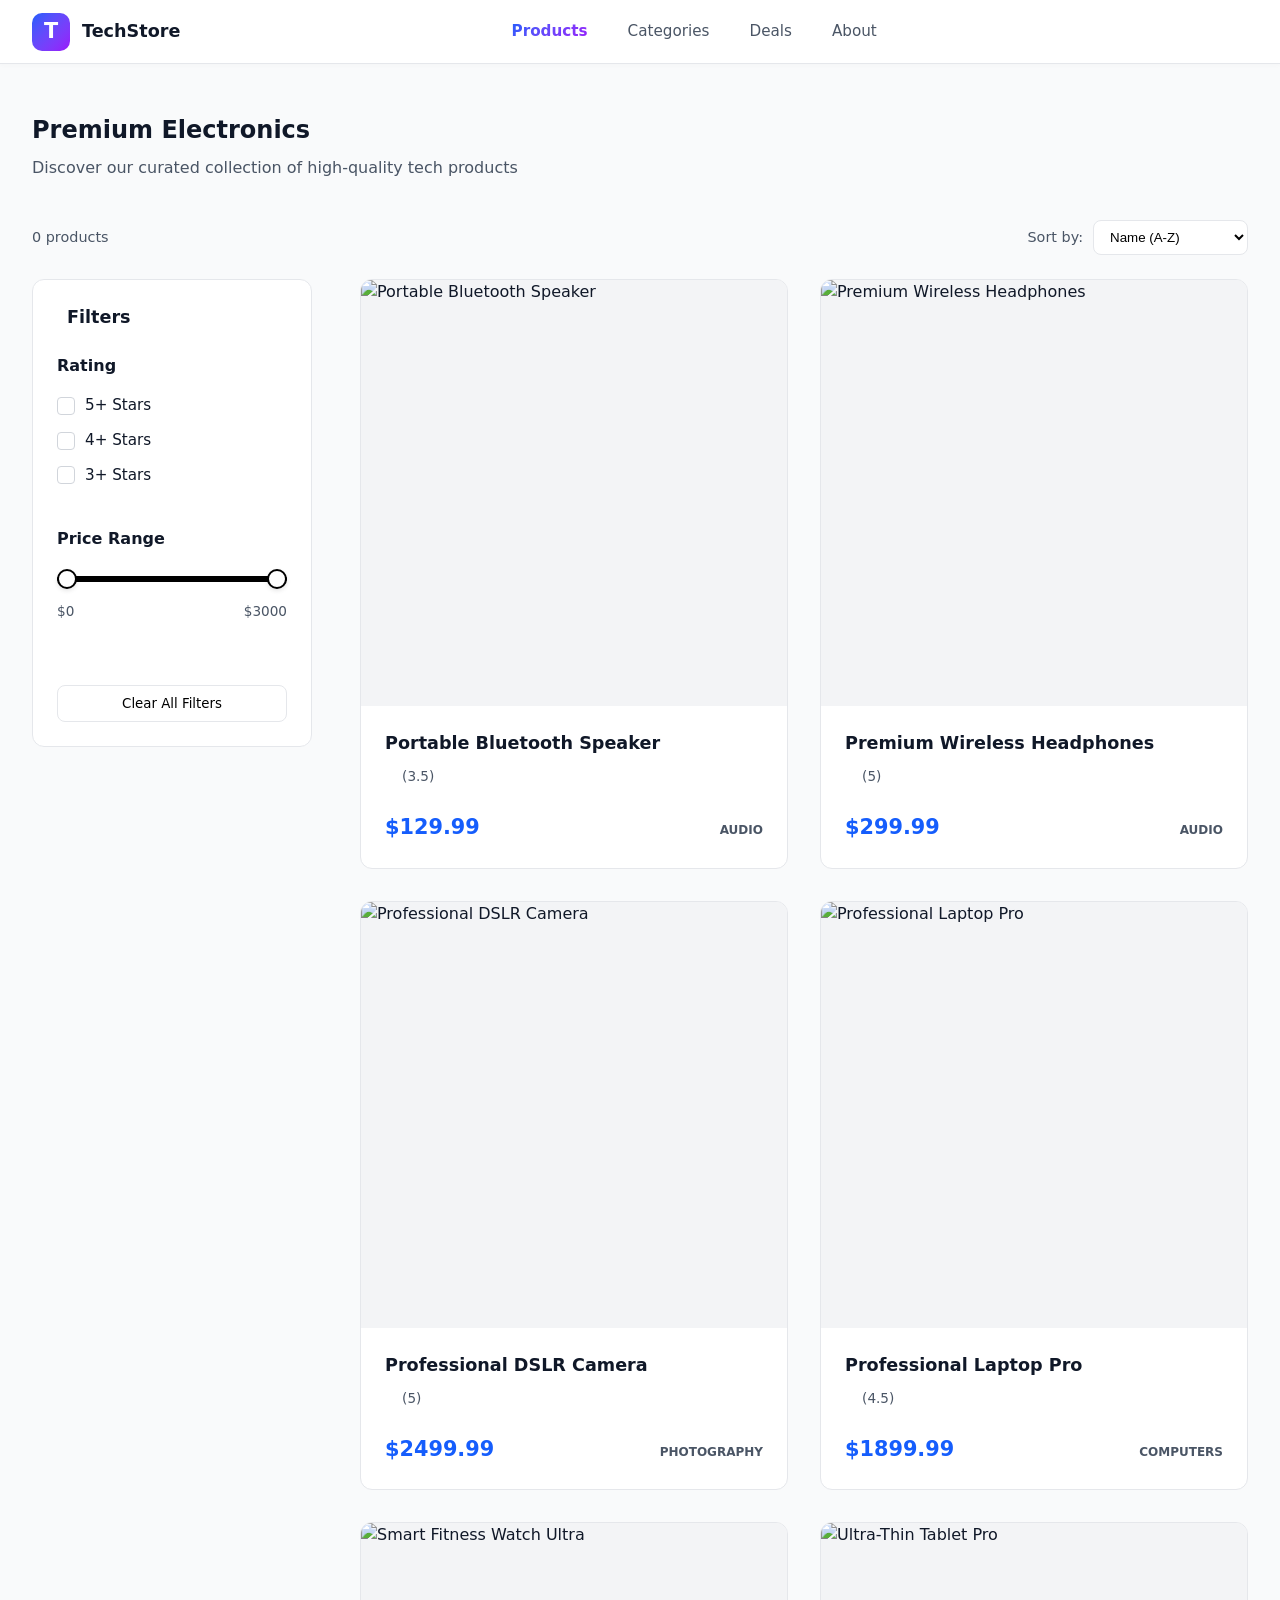
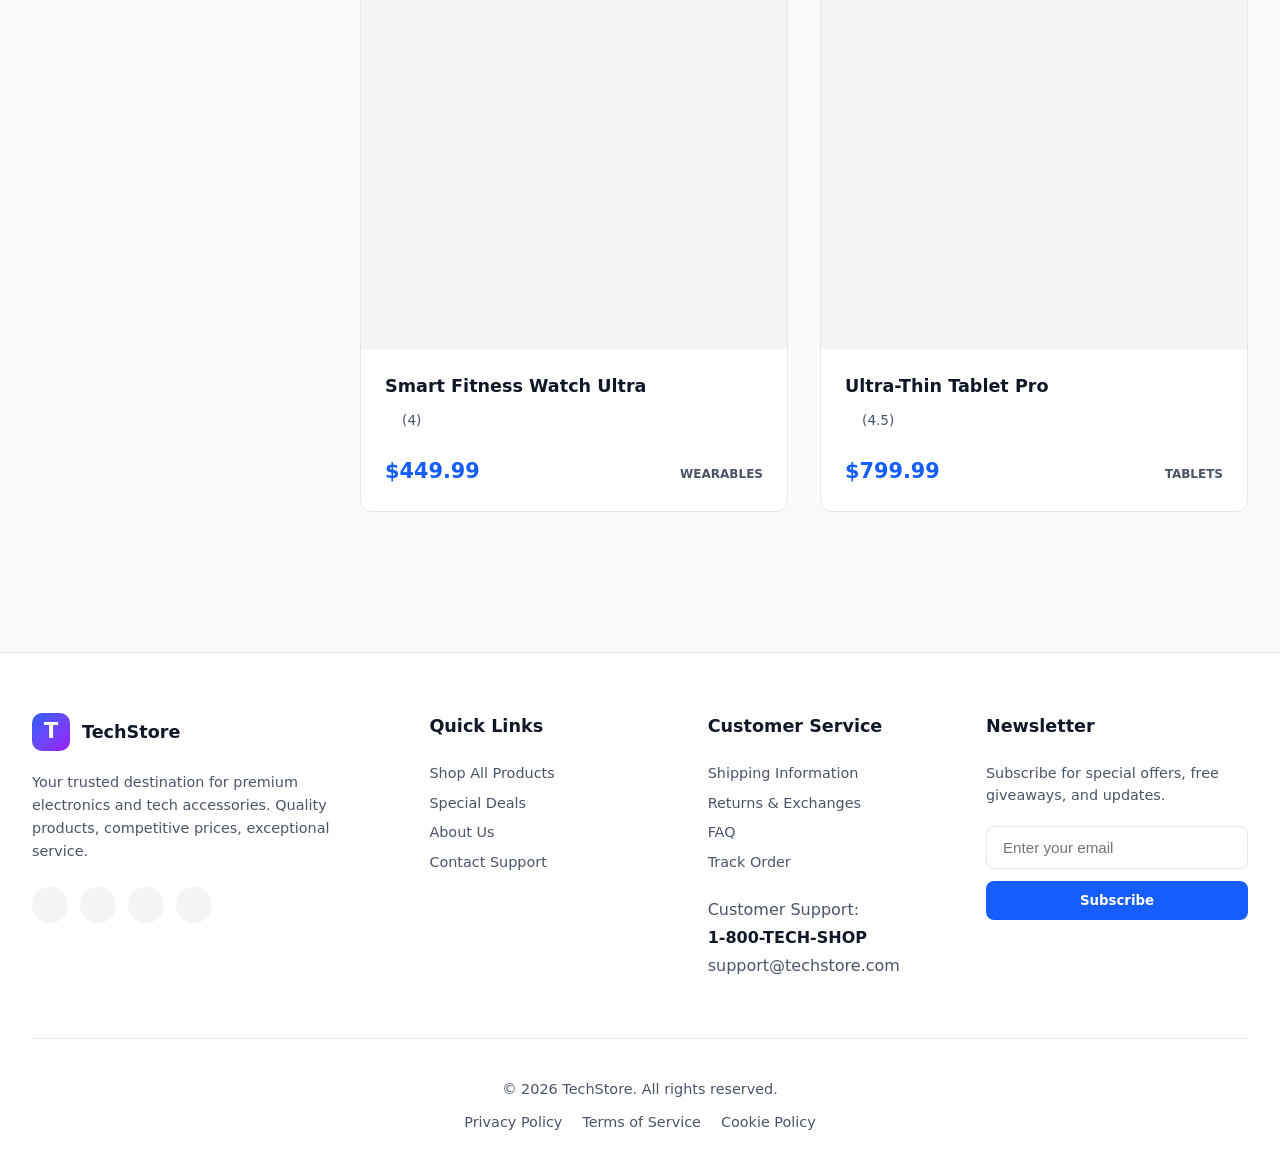
==== commit e0e4e5ae: "refactor: links to another pages" ====
--- a/index.html
+++ b/index.html
@@ -25,7 +25,7 @@
             <nav class="nav" id="navMenu">
                 <a href="index.html" class="active">Products</a>
                 <a href="categories.html">Categories</a>
-                <a href="#">Deals</a>
+                <a href="deals.html">Deals</a>
                 <a href="#">About</a>
             </nav>
 
@@ -131,8 +131,8 @@
                 <div class="footer-col">
                     <h4>Quick Links</h4>
                     <nav class="footer-nav">
-                        <a href="#">Shop All Products</a>
-                        <a href="#">Special Deals</a>
+                        <a href="product.html">Shop All Products</a>
+                        <a href="deals.html">Special Deals</a>
                         <a href="#">About Us</a>
                         <a href="#">Contact Support</a>
                     </nav>
--- a/css/style.css
+++ b/css/style.css
@@ -19,7 +19,6 @@
     --border: #e5e7eb;
     --radius: 12px;
     --container-max: 1600px;
-    --transition: 0.3s ease;
 
     /* Typography */
     --fw-medium: 500;
@@ -59,6 +58,11 @@
     text-decoration: none;
     color: inherit;
     transition: color var(--transition);
+}
+
+p {
+    color: var(--color-gray-600);
+    font-size: 1rem;
 }
 
 button {
@@ -93,7 +97,6 @@
     height: 100%;
 }
 
-/* Logo */
 .logo {
     display: flex;
     align-items: center;
@@ -367,11 +370,11 @@
     box-shadow: var(--shadow-md);
 }
 
-/* Card Image Animation */
 .card-img {
     aspect-ratio: 1;
     overflow: hidden;
     background: #f3f4f6;
+    position: relative;
 }
 
 .card-img img {
@@ -383,6 +386,20 @@
 
 .card:hover .card-img img {
     transform: scale(1.08);
+}
+
+.badge-discount {
+    position: absolute;
+    top: 15px;
+    right: 15px;
+    background: oklch(62.8% .257 26.34); /* Яркий красный для акцента */
+    color: white;
+    padding: 6px 14px;
+    border-radius: 20px;
+    font-size: 0.8rem;
+    font-weight: var(--fw-bold);
+    z-index: 10;
+    box-shadow: 0 4px 10px rgba(0,0,0,0.1);
 }
 
 .card-body {
@@ -501,12 +518,18 @@
 }
 
 .footer-top {
-    display: grid;
-    grid-template-columns: 1.5fr 1fr 1fr 1.1fr;
+    display: flex;
+    justify-content: space-between;
+    flex-wrap: wrap;
     gap: 40px;
     margin-bottom: 60px;
 }
 
+.footer-col {
+    flex: 1;
+    min-width: 220px;
+}
+
 .footer-col h4 {
     font-size: 1.1rem;
     font-weight: var(--fw-bold);
@@ -522,6 +545,10 @@
 
 .footer-nav a:hover {
     color: var(--color-primary);
+}
+
+.footer-brand {
+    flex: 1.5;
 }
 
 .brand-text {
@@ -552,6 +579,28 @@
 .social-icon:hover {
     background: var(--color-primary);
     color: white;
+}
+
+.support-info {
+    margin-top: 24px;
+    font-size: 0.9rem;
+    color: var(--color-gray-600);
+}
+
+.support-phone {
+    font-weight: var(--fw-bold);
+    color: var(--color-text);
+    margin: 4px 0;
+}
+
+.footer-newsletter {
+    flex: 1.1;
+}
+
+.newsletter-text {
+    font-size: 0.9rem;
+    color: var(--color-gray-600);
+    margin-bottom: 20px;
 }
 
 .news-form {
@@ -577,34 +626,41 @@
     transition: background var(--transition);
 }
 
+.news-form button:hover {
+    background: var(--color-primary-dark);
+}
+
 .footer-bottom {
     border-top: 1px solid var(--border);
     padding-top: 40px;
-    display: flex;
-    justify-content: space-between;
-    align-items: center;
+    text-align: center;
 }
 
 .copyright {
     color: var(--color-gray-600);
     font-size: 0.9rem;
+    margin-bottom: 12px;
 }
 
 .policy-links {
     display: flex;
+    justify-content: center;
     gap: 20px;
 }
 
 .policy-links a {
     color: var(--color-gray-600);
     font-size: 0.9rem;
+}
+
+.policy-links a:hover {
+    color: var(--color-primary);
 }
 
 /* ==========================================================================
    9. PRODUCT PAGE (DETAIL VIEW)
    ========================================================================== */
 
-/* Breadcrumbs */
 .breadcrumbs {
     display: flex;
     align-items: center;
@@ -799,7 +855,6 @@
     background: var(--color-primary-dark);
 }
 
-/* Specs Accordion */
 .specs-accordion {
     border: 1px solid var(--border);
     border-radius: 10px;
@@ -928,7 +983,67 @@
 }
 
 /* ==========================================================================
-   11. SCALABILITY & RESPONSIVE
+   11. DEALS PAGE COMPONENTS
+   ========================================================================== */
+.deal-banner {
+    background: var(--gradient-brand);
+    border-radius: var(--radius);
+    padding: 2rem;
+    color: white;
+    display: flex;
+    justify-content: space-between;
+    align-items: center;
+    margin-top: 1rem;
+    margin-bottom: 3rem;
+    box-shadow: var(--shadow-md);
+}
+
+.deal-banner-content h2 {
+    font-size: 1.3rem;
+    font-weight: var(--fw-bold);
+    margin-bottom: 0.5rem;
+    color: white;
+}
+
+.deal-banner-content p {
+    font-size: 1rem;
+    margin-bottom: 0.5rem;
+    color: white;
+    opacity: 0.9;
+}
+
+.deal-timer {
+    display: flex;
+    align-items: center;
+    gap: 12px;
+    background: rgba(255, 255, 255, 0.2);
+    padding: 12px 24px;
+    border-radius: 10px;
+    backdrop-filter: blur(10px);
+    font-weight: var(--fw-bold);
+    border: 1px solid rgba(255, 255, 255, 0.3);
+}
+
+.deals-footer-cta {
+    text-align: center;
+}
+
+.btn-cta-secondary {
+    display: inline-block;
+    padding: 12px 32px;
+    background: var(--color-primary);
+    color: white;
+    border-radius: var(--radius);
+    font-weight: var(--fw-bold);
+    margin-top: 1rem;
+}
+
+.btn-cta-secondary:hover {
+    background: var(--color-primary-dark);
+}
+
+/* ==========================================================================
+   12. SCALABILITY & RESPONSIVE
    ========================================================================== */
 
 /* MEDIUM SCREENS (Tablet / Small Laptop) */
@@ -967,7 +1082,7 @@
         position: fixed;
         top: 0;
         left: 0;
-        width: 50%; /* 50% ширина */
+        width: 50%;
         height: 100%;
         background: white;
         z-index: 2000;
@@ -1023,6 +1138,16 @@
     }
 }
 
+/* Deals Banner Responsive */
+@media (max-width: 768px) {
+    .deal-banner {
+        flex-direction: column;
+        text-align: center;
+        gap: 20px;
+        padding: 1.5rem;
+    }
+}
+
 /* SMALL SCREENS (Phones) */
 @media (max-width: 640px) {
     .logo-text {
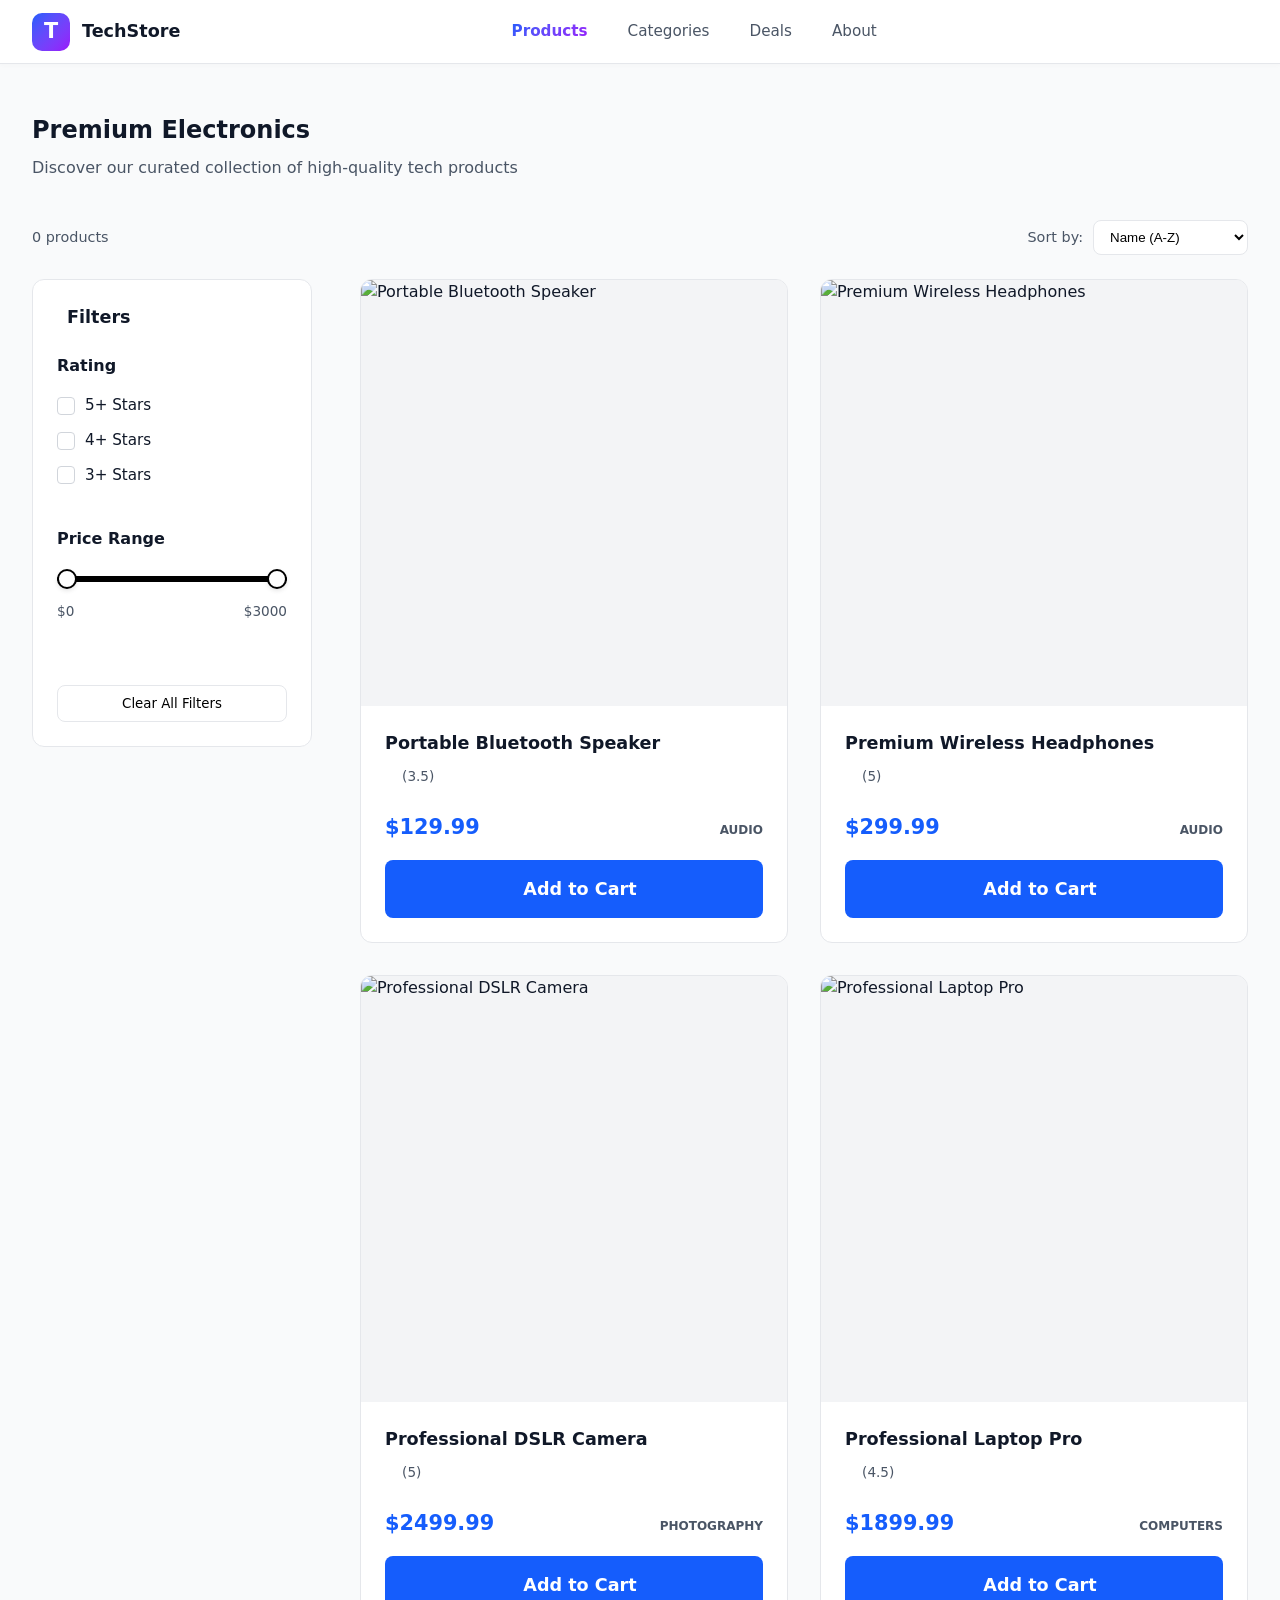
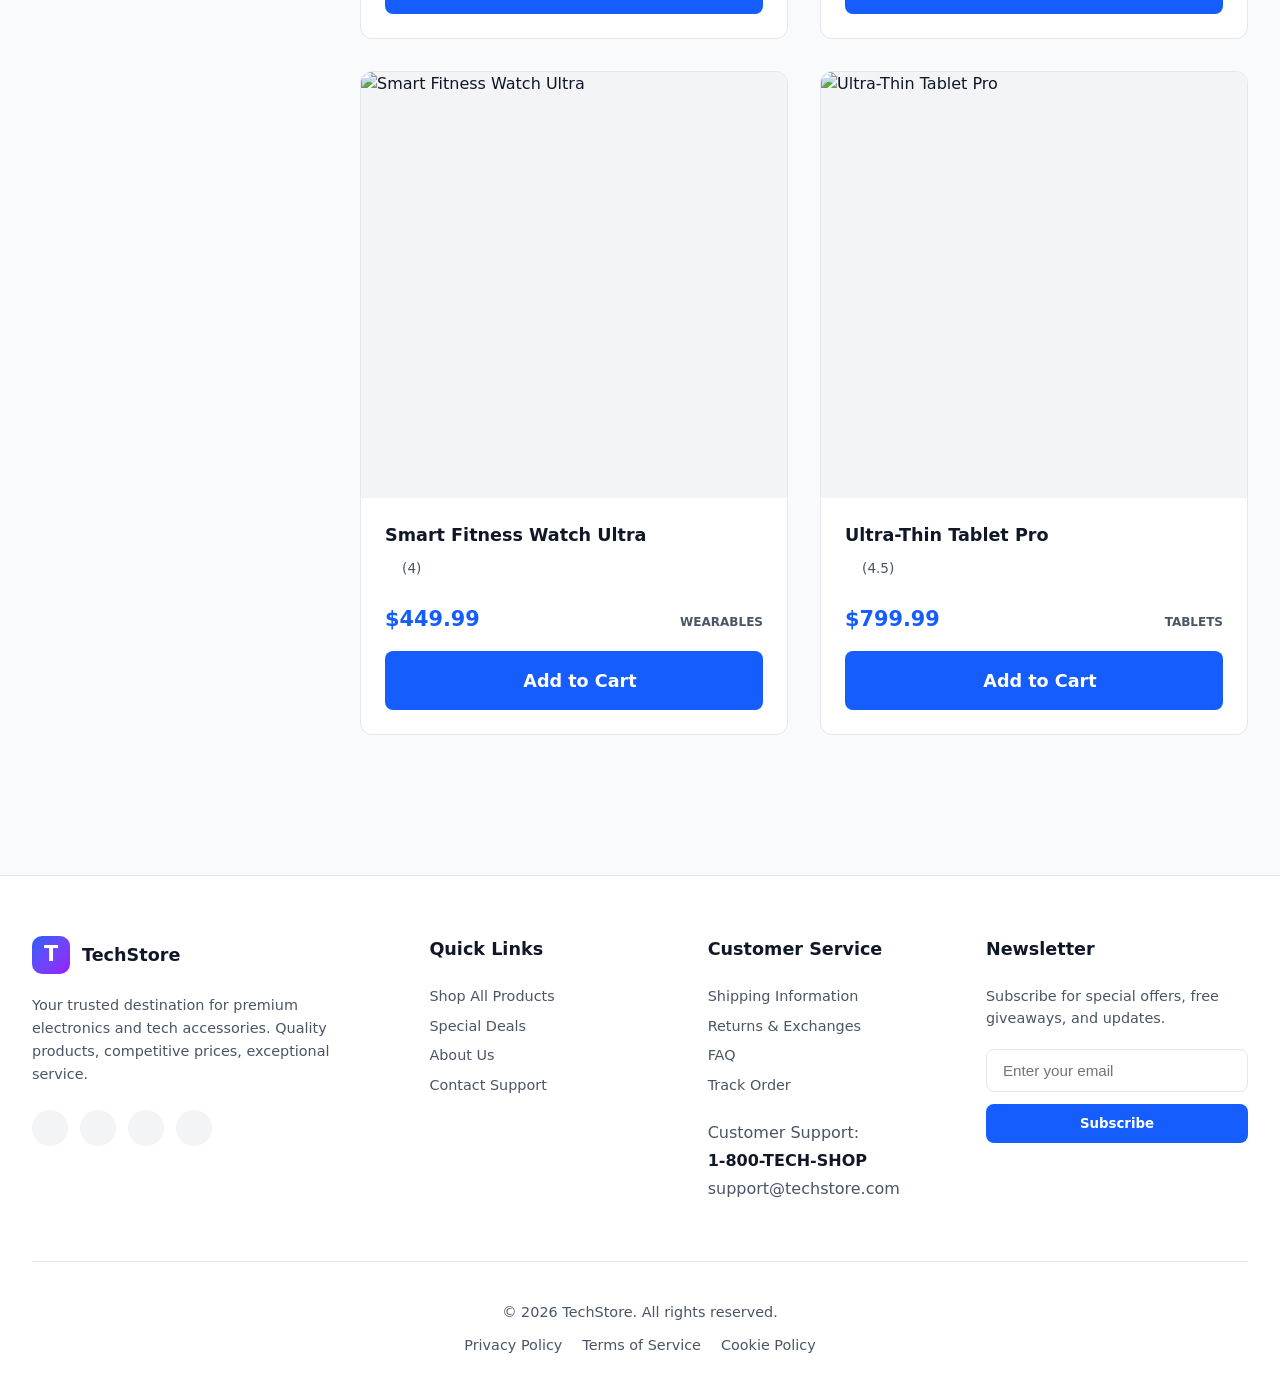
==== commit 57a442fc: "feat: homepage button add to cart" ====
--- a/index.html
+++ b/index.html
@@ -11,6 +11,7 @@
     <script src="js/doubleslider.js" defer></script>
     <script src="js/productloader.js" defer></script>
     <script src="js/ui.js" defer></script>
+    <script src="js/carthandler.js" defer></script>
 </head>
 <body>
 
@@ -26,12 +27,15 @@
                 <a href="index.html" class="active">Products</a>
                 <a href="categories.html">Categories</a>
                 <a href="deals.html">Deals</a>
-                <a href="#">About</a>
+                <a href="about.html">About</a>
             </nav>
 
             <div class="actions">
                 <button class="icon-btn" aria-label="Search"><i data-lucide="search"></i></button>
-                <button class="icon-btn" aria-label="Cart"><i data-lucide="shopping-cart"></i></button>
+                <a href="cart.html" class="icon-btn cart-btn" aria-label="Cart">
+                    <i data-lucide="shopping-cart"></i>
+                    <span class="cart-badge" id="cartBadge">0</span>
+                </a>
                 <button class="icon-btn burger-btn" id="burgerBtn">
                     <i data-lucide="menu"></i>
                 </button>
@@ -133,7 +137,7 @@
                     <nav class="footer-nav">
                         <a href="product.html">Shop All Products</a>
                         <a href="deals.html">Special Deals</a>
-                        <a href="#">About Us</a>
+                        <a href="about.html">About Us</a>
                         <a href="#">Contact Support</a>
                     </nav>
                 </div>
--- a/css/style.css
+++ b/css/style.css
@@ -19,6 +19,7 @@
     --border: #e5e7eb;
     --radius: 12px;
     --container-max: 1600px;
+    --transition: 0.3s ease;
 
     /* Typography */
     --fw-medium: 500;
@@ -245,6 +246,7 @@
     border: 1px solid var(--border);
     border-radius: var(--radius);
     padding: 1.5rem;
+    margin-bottom: 1rem;
 }
 
 .filter-header-mobile {
@@ -660,7 +662,6 @@
 /* ==========================================================================
    9. PRODUCT PAGE (DETAIL VIEW)
    ========================================================================== */
-
 .breadcrumbs {
     display: flex;
     align-items: center;
@@ -839,6 +840,7 @@
 .btn-add-cart {
     width: 100%;
     padding: 1.2rem;
+    margin-top: 1rem;
     background: var(--color-primary);
     color: white;
     font-weight: var(--fw-bold);
@@ -847,7 +849,6 @@
     align-items: center;
     justify-content: center;
     gap: 12px;
-    transition: var(--transition);
     font-size: 1.1rem;
 }
 
@@ -1043,12 +1044,117 @@
 }
 
 /* ==========================================================================
-   12. SCALABILITY & RESPONSIVE
+   12. ABOUT PAGE STYLES
+   ========================================================================== */
+.about-hero {
+    text-align: center;
+    padding: 4rem 0 3rem;
+}
+
+.about-hero p {
+    max-width: 700px;
+    margin: auto;
+}
+
+.story-section {
+    background: white;
+    border: 1px solid var(--border);
+    border-radius: var(--radius);
+    padding: 2rem;
+    margin-bottom: 3rem;
+    text-align: left;
+}
+
+.story-section h2 {
+    margin-bottom: 1.5rem;
+    font-size: 1.5rem;
+}
+
+.story-section p {
+    margin-bottom: 1rem;
+    line-height: 1.5;
+}
+
+.values-section {
+    margin-bottom: 4rem;
+}
+
+.values-section h2 {
+    text-align: center;
+    margin-bottom: 2.5rem;
+}
+
+.values-grid {
+    display: grid;
+    grid-template-columns: repeat(3, 1fr); 
+    gap: 2rem;
+}
+
+.value-card {
+    padding: 2.5rem;
+    text-align: center;
+}
+
+.value-emoji {
+    font-size: 2.5rem;
+    margin-bottom: 1rem;
+    display: block;
+}
+
+.contact-container {
+    background: white;
+    border: 1px solid var(--border);
+    border-radius: var(--radius);
+    padding: 3rem;
+    margin-bottom: 4rem;
+}
+
+.contact-container h2 {
+    margin-bottom: 2rem;
+}
+
+.contact-grid {
+    display: grid;
+    grid-template-columns: repeat(2, 1fr);
+    gap: 2rem;
+}
+
+.contact-item {
+    display: flex;
+    align-items: flex-start;
+    gap: 1rem;
+}
+
+.contact-icon-box {
+    width: 44px;
+    height: 44px;
+    background-color: #eff6ff;
+    color: var(--color-primary);
+    border-radius: 50%;
+    display: flex;
+    align-items: center;
+    justify-content: center;
+    flex-shrink: 0;
+}
+
+.contact-info h3 {
+    font-size: 1.1rem;
+    font-weight: var(--fw-medium);
+    margin-bottom: 0.25rem;
+}
+
+.contact-info p {
+    font-size: 0.95rem;
+    color: var(--color-gray-600);
+    margin: 0;
+}
+
+/* ==========================================================================
+   13. SCALABILITY & RESPONSIVE
    ========================================================================== */
 
 /* MEDIUM SCREENS (Tablet / Small Laptop) */
 @media (max-width: 1024px) {
-    /* Header Burger */
     .burger-btn {
         display: flex;
     }
@@ -1072,7 +1178,6 @@
         display: flex;
     }
 
-    /* Filters drawer logic */
     .filter-mobile-btn {
         display: flex;
     }
@@ -1111,7 +1216,6 @@
         display: flex;
     }
 
-    /* Listing Page Layout */
     .main-content {
         flex-direction: column;
     }
@@ -1120,25 +1224,21 @@
         grid-template-columns: repeat(2, 1fr);
     }
 
-    /* Product Detail Layout */
     .product-layout {
         grid-template-columns: 1fr;
         gap: 3rem;
     }
 
-    /* Categories Layout */
     .category-grid {
         grid-template-columns: repeat(2, 1fr);
         gap: 1.5rem;
     }
 
-    /* Footer Layout */
     .footer-top {
         grid-template-columns: repeat(2, 1fr);
     }
 }
 
-/* Deals Banner Responsive */
 @media (max-width: 768px) {
     .deal-banner {
         flex-direction: column;
@@ -1146,6 +1246,10 @@
         gap: 20px;
         padding: 1.5rem;
     }
+    
+    .values-grid {
+        grid-template-columns: 1fr;
+    }
 }
 
 /* SMALL SCREENS (Phones) */
@@ -1188,4 +1292,331 @@
     .policy-links {
         justify-content: center;
     }
+
+    /* About page phone adjustments */
+    .contact-grid {
+        grid-template-columns: 1fr;
+    }
+    
+    .story-section, 
+    .contact-container {
+        padding: 2rem;
+    }
+
+    .about-hero {
+        padding: 2rem 0;
+    }
+    
+    .story-section h2 {
+        font-size: 1.3rem;
+    }
+}
+
+
+
+
+/* ==========================================================================
+   14. SHOPPING CART PAGE (REFACTORED)
+   ========================================================================== */
+
+.cart-container {
+    display: grid;
+    grid-template-columns: 2fr 1fr;
+    gap: 2rem;
+    align-items: flex-start;
+    margin-top: 2rem;
+    margin-bottom: 5rem;
+}
+
+.cart-item {
+    display: flex;
+    gap: 1.5rem;
+    background: white;
+    border: 1px solid var(--border);
+    border-radius: var(--radius);
+    padding: 1.5rem;
+    position: relative;
+    margin-bottom: 1.5rem;
+}
+
+.cart-item-img {
+    width: 140px !important;
+    height: 140px !important;
+    flex-shrink: 0;
+    border-radius: 12px;
+    overflow: hidden;
+    background: var(--color-gray-50);
+}
+
+.cart-item-img img {
+    width: 100% !important;
+    height: 100% !important;
+    object-fit: cover !important;
+}
+
+.cart-item-info {
+    flex-grow: 1;
+    display: flex;
+    flex-direction: column;
+}
+
+.cart-item-header h3 { 
+    margin: 0 0 4px 0; 
+    font-size: 1.1rem; 
+    font-weight: 600;
+}
+
+.cart-item-header .category { 
+    font-size: 0.8rem; 
+    color: var(--color-gray-600); 
+    text-transform: uppercase; 
+}
+
+.remove-btn {
+    position: absolute;
+    top: 1.5rem;
+    right: 1.5rem;
+    color: #9ca3af;
+}
+
+.cart-item-price-block {
+    display: flex;
+    position: absolute;
+    right: 1.5rem;
+    bottom: 1.5rem;
+    flex-direction: column;
+    text-align: right;
+}
+
+.cart-item-price-block .price {
+    font-size: 1.35rem;
+    color: var(--color-primary);
+    font-weight: 700;
+}
+
+.cart-sidebar .filter-card {
+    padding: 1.5rem !important;
+}
+
+.summary-row {
+    display: flex;
+    justify-content: space-between;
+    margin-bottom: 1rem;
+}
+
+.summary-row .label { color: var(--color-gray-600); }
+.summary-row .value { font-weight: 600; }
+
+.summary-divider {
+    height: 1px;
+    background-color: var(--border);
+    margin: 1.5rem 0;
+}
+
+.summary-total {
+    display: flex;
+    justify-content: space-between;
+    align-items: center;
+    margin-bottom: 2rem;
+}
+
+.summary-total span:first-child { font-weight: 700; font-size: 1.1rem; }
+.summary-total .price { font-size: 1.4rem; color: var(--color-primary); font-weight: 700; }
+
+.promo-group {
+    margin-bottom: 2rem;
+}
+
+.promo-group h4 { margin-bottom: 12px; font-size: 0.9rem; }
+
+.promo-form {
+    display: flex;
+    gap: 8px;
+    margin-bottom: 10px;
+}
+
+.promo-input {
+    flex: 1;
+    padding: 12px;
+    border: 1px solid var(--border);
+    border-radius: 8px;
+    outline: none;
+}
+
+.btn-apply {
+    background: #1f2937;
+    color: white;
+    padding: 0 20px;
+    border-radius: 8px;
+    font-weight: 600;
+}
+
+.promo-hint {
+    font-size: 0.8rem;
+    color: #9ca3af;
+}
+
+.shipping-info-card {
+    margin-top: 1.5rem;
+}
+
+.shipping-header {
+    display: flex;
+    align-items: center;
+    gap: 10px;
+    margin-bottom: 1.5rem;
+}
+
+.shipping-header h3 { margin: 0; font-size: 1rem; }
+
+.shipping-detail {
+    display: flex;
+    gap: 12px;
+    margin-bottom: 1.5rem;
+}
+
+.shipping-label {
+    font-weight: 700;
+    font-size: 0.9rem;
+    margin-bottom: 6px !important;
+    display: block;
+    color: var(--color-text);
+}
+
+.shipping-value {
+    color: var(--color-gray-600);
+    line-height: 1.6;
+    margin: 0 !important;
+}
+
+.shipping-footer-divider {
+    border-top: 1px solid var(--border);
+    margin-top: 1.5rem;
+    padding-top: 1.5rem;
+}
+
+.free-shipping-tag {
+    color: #10b981;
+    font-size: 0.85rem;
+    font-weight: 500;
+    display: block;
+    margin-top: 8px;
+}
+
+.btn-checkout-main {
+    width: 100%;
+    background-color: var(--color-primary);
+    color: white;
+    padding: 18px;
+    border-radius: 12px;
+    font-weight: 700;
+    font-size: 1rem;
+    transition: background 0.3s;
+}
+
+.unit-price {
+    font-size: 0.85rem;
+    color: var(--color-gray-600);
+    margin-top: 2px;
+}
+
+.empty-cart-wrapper {
+    display: flex;
+    flex-direction: column;
+    align-items: center;
+    justify-content: center;
+    text-align: center;
+    padding: 100px 20px;
+    min-height: 400px;
+    width: 100%;
+}
+
+.empty-cart-wrapper h2 {
+    font-size: 1.8rem;
+    font-weight: 700;
+    margin-bottom: 12px;
+    color: var(--color-text);
+}
+
+.empty-cart-wrapper p {
+    color: var(--color-gray-600);
+    margin-bottom: 30px;
+    font-size: 1rem;
+}
+
+.btn-continue-shopping {
+    background-color: var(--color-primary);
+    color: white;
+    padding: 14px 30px;
+    border-radius: 8px;
+    font-weight: 600;
+    text-decoration: none;
+    transition: background 0.3s;
+}
+
+.btn-continue-shopping:hover {
+    background-color: var(--color-primary-dark);
+}
+
+@media (max-width: 1024px) {
+    .cart-container { grid-template-columns: 1fr; }
+    
+    .cart-sidebar {
+        position: static;
+        display: flex;
+        flex-direction: column;
+        gap: 1.5rem;
+    }
+}
+
+@media (max-width: 768px) {
+    .cart-item {
+        flex-direction: column;
+        padding: 0;
+        overflow: hidden;
+    }
+
+    .cart-item-img {
+        width: 100% !important;
+        height: 200px !important;
+        border-radius: 0;
+    }
+
+    .cart-item-info { padding: 1.5rem; }
+
+    .cart-item-price-block {
+        position: static;
+        margin-top: 1.5rem;
+        text-align: right;
+    }
+    
+    .cart-container {
+        padding: 0 15px;
+    }
+}
+
+.cart-btn {
+    position: relative;
+}
+
+.cart-badge {
+    position: absolute;
+    top: -5px;
+    right: -5px;
+    background-color: #2563eb;
+    color: white;
+    font-size: 10px;
+    font-weight: bold;
+    width: 18px;
+    height: 18px;
+    border-radius: 50%;
+    display: flex;
+    align-items: center;
+    justify-content: center;
+    border: 2px solid white;
+}
+
+.cart-badge:empty, 
+.cart-badge[data-count="0"] {
+    display: none;
 }
